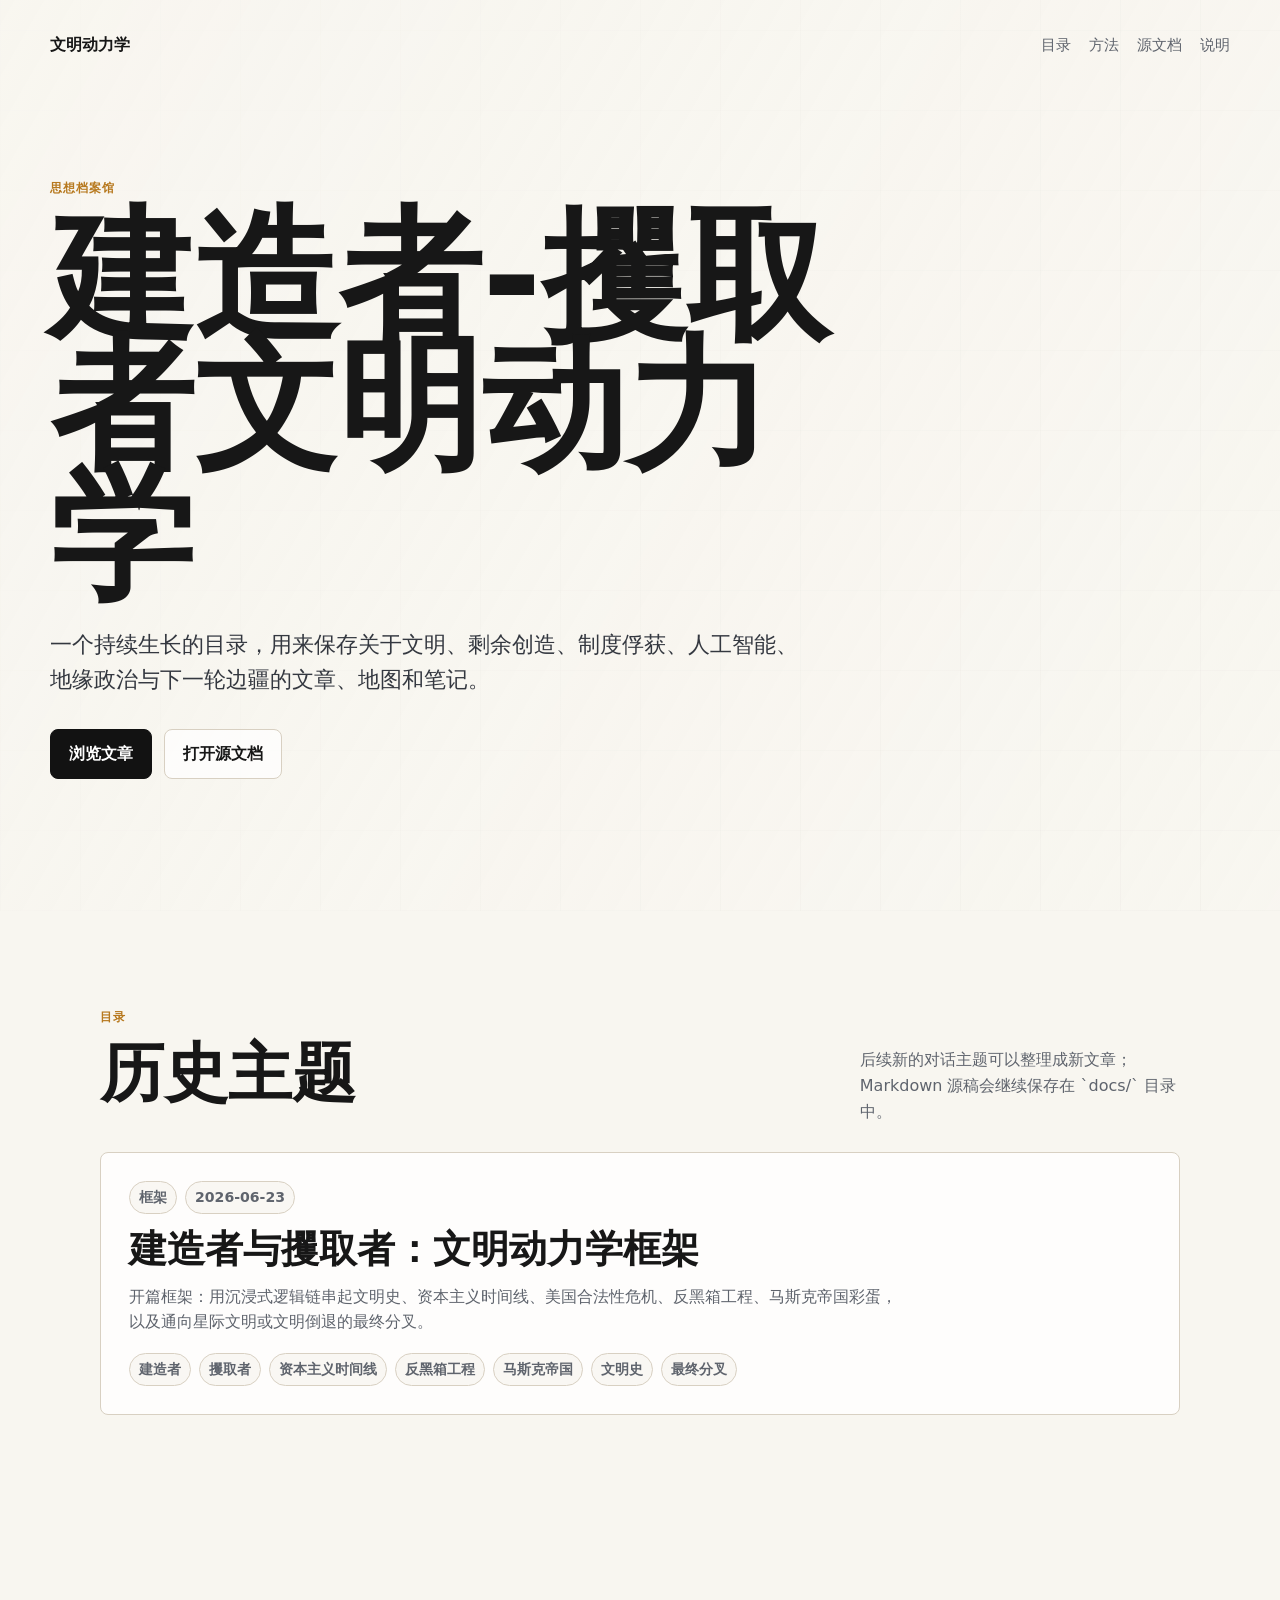
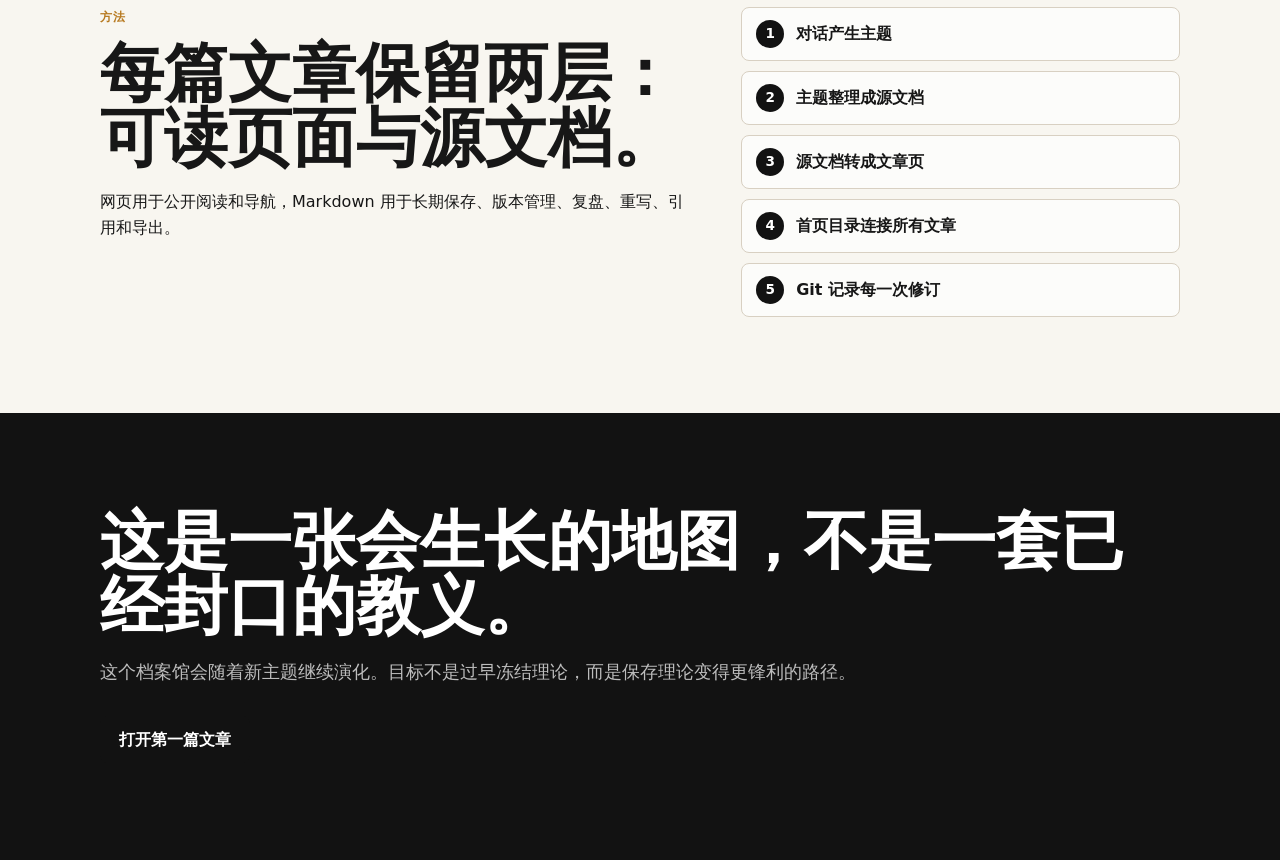
==== index.html @ 8956f4f9 "Add Musk empire easter egg" ====
<!doctype html>
<html lang="zh-CN">
  <head>
    <meta charset="utf-8">
    <meta name="viewport" content="width=device-width, initial-scale=1">
    <title>文明动力学档案馆</title>
    <meta name="description" content="一个持续演化的思想档案馆，记录建造者-攫取者文明动力学、制度俘获、人工智能与未来秩序。">
    <link rel="stylesheet" href="styles.css">
  </head>
  <body>
    <header class="archive-hero">
      <nav class="topbar" aria-label="主导航">
        <a class="brand" href="#">文明动力学</a>
        <div class="navlinks">
          <a href="#archive">目录</a>
          <a href="#method">方法</a>
          <a href="docs/framework.md">源文档</a>
          <a href="README.md">说明</a>
        </div>
      </nav>

      <section class="archive-intro" aria-labelledby="archive-title">
        <p class="eyebrow">思想档案馆</p>
        <h1 id="archive-title">建造者-攫取者文明动力学</h1>
        <p class="lede">
          一个持续生长的目录，用来保存关于文明、剩余创造、制度俘获、人工智能、地缘政治与下一轮边疆的文章、地图和笔记。
        </p>
        <div class="actions">
          <a class="button primary" href="#archive">浏览文章</a>
          <a class="button" href="docs/framework.md">打开源文档</a>
        </div>
      </section>
    </header>

    <main>
      <section class="archive-band" id="archive">
        <div class="section-inner">
          <div class="section-heading-row">
            <div>
              <p class="section-kicker">目录</p>
              <h2>历史主题</h2>
            </div>
            <p class="archive-note">
              后续新的对话主题可以整理成新文章；Markdown 源稿会继续保存在 `docs/` 目录中。
            </p>
          </div>

          <div class="article-list">
            <article class="article-card">
              <div class="article-meta">
                <span>框架</span>
                <time datetime="2026-06-23">2026-06-23</time>
              </div>
              <h3>
                <a href="articles/builder-taker-civilizational-dynamics.html">
                  建造者与攫取者：文明动力学框架
                </a>
              </h3>
              <p>
                开篇框架：用沉浸式逻辑链串起文明史、资本主义时间线、美国合法性危机、反黑箱工程、马斯克帝国彩蛋，以及通向星际文明或文明倒退的最终分叉。
              </p>
              <div class="tag-row" aria-label="标签">
                <span>建造者</span>
                <span>攫取者</span>
                <span>资本主义时间线</span>
                <span>反黑箱工程</span>
                <span>马斯克帝国</span>
                <span>文明史</span>
                <span>最终分叉</span>
              </div>
            </article>
          </div>
        </div>
      </section>

      <section class="split" id="method">
        <div class="section-inner two-column">
          <div>
            <p class="section-kicker">方法</p>
            <h2>每篇文章保留两层：可读页面与源文档。</h2>
            <p>
              网页用于公开阅读和导航，Markdown 用于长期保存、版本管理、复盘、重写、引用和导出。
            </p>
          </div>
          <ol class="cycle-list">
            <li>对话产生主题</li>
            <li>主题整理成源文档</li>
            <li>源文档转成文章页</li>
            <li>首页目录连接所有文章</li>
            <li>Git 记录每一次修订</li>
          </ol>
        </div>
      </section>

      <section class="closing">
        <div class="section-inner">
          <h2>这是一张会生长的地图，不是一套已经封口的教义。</h2>
          <p>
            这个档案馆会随着新主题继续演化。目标不是过早冻结理论，而是保存理论变得更锋利的路径。
          </p>
          <a class="button primary" href="articles/builder-taker-civilizational-dynamics.html">打开第一篇文章</a>
        </div>
      </section>
    </main>
  </body>
</html>
---- styles.css ----
:root {
  color-scheme: light;
  --ink: #171717;
  --muted: #5f646d;
  --paper: #f8f6f0;
  --panel: #ffffff;
  --line: #d8d0c2;
  --builder: #0f766e;
  --frontier: #2563eb;
  --taker: #9f1239;
  --rent: #7c3aed;
  --gold: #b7791f;
}

* {
  box-sizing: border-box;
}

html {
  scroll-behavior: smooth;
}

body {
  margin: 0;
  background: var(--paper);
  color: var(--ink);
  font-family: Inter, ui-sans-serif, system-ui, -apple-system, BlinkMacSystemFont, "Segoe UI", sans-serif;
  line-height: 1.6;
}

a {
  color: inherit;
}

.hero,
.archive-hero {
  min-height: 92vh;
  padding: 24px;
  background:
    linear-gradient(120deg, rgba(248, 246, 240, 0.96), rgba(248, 246, 240, 0.72)),
    repeating-linear-gradient(90deg, rgba(23, 23, 23, 0.08) 0 1px, transparent 1px 80px),
    repeating-linear-gradient(0deg, rgba(23, 23, 23, 0.06) 0 1px, transparent 1px 80px);
}

.archive-hero {
  min-height: 72vh;
}

.topbar {
  max-width: 1180px;
  margin: 0 auto;
  display: flex;
  align-items: center;
  justify-content: space-between;
  gap: 24px;
  padding: 8px 0 48px;
}

.brand {
  font-weight: 800;
  text-decoration: none;
}

.navlinks {
  display: flex;
  flex-wrap: wrap;
  gap: 18px;
  color: var(--muted);
  font-size: 0.95rem;
}

.navlinks a {
  text-decoration: none;
}

.navlinks a:hover {
  color: var(--ink);
}

.hero-grid {
  max-width: 1180px;
  margin: 0 auto;
  display: grid;
  grid-template-columns: minmax(0, 1.05fr) minmax(320px, 0.95fr);
  align-items: center;
  gap: 56px;
}

.archive-intro {
  max-width: 1180px;
  margin: 0 auto;
  padding: 8vh 0 12vh;
}

.hero-copy {
  padding-bottom: 8vh;
}

.eyebrow,
.section-kicker {
  margin: 0 0 14px;
  color: var(--gold);
  font-size: 0.78rem;
  font-weight: 800;
  letter-spacing: 0.08em;
  text-transform: uppercase;
}

h1,
h2,
h3,
p {
  overflow-wrap: anywhere;
}

h1 {
  max-width: 850px;
  margin: 0;
  font-size: clamp(3.4rem, 12vw, 9rem);
  line-height: 0.9;
  letter-spacing: 0;
}

h2 {
  margin: 0 0 18px;
  font-size: clamp(2rem, 5vw, 4rem);
  line-height: 1.02;
  letter-spacing: 0;
}

h3 {
  margin: 0 0 12px;
  font-size: 1.25rem;
  line-height: 1.2;
}

.lede {
  max-width: 760px;
  margin: 28px 0 0;
  color: #343840;
  font-size: clamp(1.08rem, 2vw, 1.35rem);
}

.actions {
  display: flex;
  flex-wrap: wrap;
  gap: 12px;
  margin-top: 32px;
}

.button {
  display: inline-flex;
  align-items: center;
  justify-content: center;
  min-height: 44px;
  padding: 11px 18px;
  border: 1px solid var(--line);
  border-radius: 8px;
  background: rgba(255, 255, 255, 0.72);
  color: var(--ink);
  text-decoration: none;
  font-weight: 750;
}

.button.primary {
  border-color: #121212;
  background: #121212;
  color: #fff;
}

.signal-panel {
  min-height: 520px;
  display: grid;
  place-items: center;
}

.orbital-map {
  position: relative;
  width: min(100%, 520px);
  aspect-ratio: 1;
  border: 1px solid var(--line);
  border-radius: 8px;
  background:
    linear-gradient(145deg, rgba(255, 255, 255, 0.9), rgba(236, 231, 220, 0.62)),
    radial-gradient(circle at 50% 50%, rgba(37, 99, 235, 0.12), transparent 40%);
  overflow: hidden;
  box-shadow: 0 24px 80px rgba(23, 23, 23, 0.12);
}

.ring,
.axis {
  position: absolute;
  inset: 16%;
  border: 1px solid rgba(23, 23, 23, 0.16);
  border-radius: 50%;
}

.ring-two {
  inset: 29%;
}

.axis {
  inset: 50% 8% auto;
  height: 1px;
  border: 0;
  background: rgba(23, 23, 23, 0.2);
  transform: rotate(-28deg);
}

.node {
  position: absolute;
  display: grid;
  place-items: center;
  width: 96px;
  height: 96px;
  border: 1px solid rgba(23, 23, 23, 0.16);
  border-radius: 50%;
  background: rgba(255, 255, 255, 0.86);
  font-weight: 850;
  box-shadow: 0 12px 36px rgba(23, 23, 23, 0.12);
}

.node.builder {
  left: 9%;
  top: 18%;
  color: var(--builder);
}

.node.surplus {
  left: 39%;
  top: 38%;
  color: var(--gold);
}

.node.frontier {
  right: 8%;
  top: 15%;
  color: var(--frontier);
}

.node.taker {
  right: 11%;
  bottom: 16%;
  color: var(--taker);
}

.node.rent {
  left: 12%;
  bottom: 13%;
  color: var(--rent);
}

.band,
.split,
.logic-band,
.timeline-band,
.anti-blackbox,
.musk-egg,
.fork-band,
.formula-band,
.archive-band,
.closing {
  padding: 96px 24px;
}

.band {
  background: #fff;
}

.band.muted {
  background: #ece7dc;
}

.logic-band {
  background: #151515;
  color: #fff;
}

.logic-band .section-inner > p,
.logic-step p {
  color: rgba(255, 255, 255, 0.72);
}

.logic-stack {
  display: grid;
  gap: 14px;
  margin-top: 42px;
}

.logic-step {
  position: relative;
  display: grid;
  grid-template-columns: 76px minmax(0, 0.5fr) minmax(0, 1fr) minmax(220px, 0.58fr);
  gap: 22px;
  align-items: start;
  padding: 24px;
  border: 1px solid rgba(255, 255, 255, 0.16);
  border-radius: 8px;
  background: rgba(255, 255, 255, 0.055);
}

.logic-step::after {
  content: "";
  position: absolute;
  left: 60px;
  bottom: -15px;
  width: 1px;
  height: 15px;
  background: rgba(255, 255, 255, 0.22);
}

.logic-step:last-child::after {
  display: none;
}

.step-index {
  display: grid;
  place-items: center;
  width: 48px;
  height: 48px;
  border: 1px solid rgba(255, 255, 255, 0.22);
  border-radius: 50%;
  color: #f2c36b;
  font-weight: 900;
}

.logic-step h3,
.logic-step p {
  margin: 0;
}

.step-conclusion {
  padding-left: 18px;
  border-left: 3px solid #f2c36b;
  font-weight: 750;
}

.timeline-band {
  background: #fff;
}

.timeline {
  position: relative;
  display: grid;
  gap: 18px;
  margin-top: 42px;
}

.timeline::before {
  content: "";
  position: absolute;
  top: 10px;
  bottom: 10px;
  left: 18px;
  width: 2px;
  background: var(--line);
}

.timeline-item {
  position: relative;
  display: grid;
  grid-template-columns: 52px minmax(0, 1fr);
  gap: 18px;
}

.timeline-marker {
  position: relative;
  z-index: 1;
  width: 38px;
  height: 38px;
  border: 2px solid #121212;
  border-radius: 50%;
  background: var(--paper);
  box-shadow: inset 0 0 0 8px #fff;
}

.timeline-content {
  padding: 22px;
  border: 1px solid var(--line);
  border-radius: 8px;
  background: rgba(248, 246, 240, 0.58);
}

.timeline-date {
  margin: 0 0 8px;
  color: var(--gold);
  font-size: 0.82rem;
  font-weight: 850;
}

.timeline-content p:last-child {
  margin-bottom: 0;
  color: var(--muted);
}

.anti-blackbox {
  background:
    linear-gradient(180deg, rgba(255, 255, 255, 0.94), rgba(236, 231, 220, 0.9)),
    repeating-linear-gradient(90deg, rgba(23, 23, 23, 0.07) 0 1px, transparent 1px 56px);
}

.blackbox-flow {
  display: grid;
  grid-template-columns: repeat(6, minmax(0, 1fr));
  gap: 10px;
  margin: 36px 0;
}

.blackbox-flow span {
  position: relative;
  min-height: 64px;
  display: grid;
  place-items: center;
  padding: 12px;
  border: 1px solid var(--line);
  border-radius: 8px;
  background: rgba(255, 255, 255, 0.78);
  font-weight: 850;
  text-align: center;
}

.blackbox-flow span:not(:last-child)::after {
  content: "→";
  position: absolute;
  right: -12px;
  top: 50%;
  color: var(--muted);
  transform: translateY(-50%);
  z-index: 2;
}

.fork-band {
  background: #f3efe6;
}

.musk-egg {
  background:
    linear-gradient(135deg, rgba(18, 18, 18, 0.96), rgba(38, 48, 60, 0.94)),
    repeating-linear-gradient(90deg, rgba(255, 255, 255, 0.08) 0 1px, transparent 1px 72px);
  color: #fff;
}

.musk-egg .section-inner > p {
  color: rgba(255, 255, 255, 0.72);
}

.empire-stack {
  display: grid;
  grid-template-columns: repeat(4, minmax(0, 1fr));
  gap: 12px;
  margin: 38px 0 28px;
}

.empire-stack article {
  min-height: 220px;
  display: flex;
  flex-direction: column;
  gap: 12px;
  padding: 22px;
  border: 1px solid rgba(255, 255, 255, 0.16);
  border-radius: 8px;
  background: rgba(255, 255, 255, 0.075);
}

.empire-stack span {
  width: fit-content;
  padding: 4px 8px;
  border: 1px solid rgba(255, 255, 255, 0.2);
  border-radius: 999px;
  color: #f2c36b;
  font-size: 0.78rem;
  font-weight: 900;
}

.empire-stack h3,
.empire-stack p {
  margin: 0;
}

.empire-stack p {
  color: rgba(255, 255, 255, 0.7);
}

.egg-warning {
  max-width: none !important;
  padding: 18px 20px;
  border-left: 4px solid #f2c36b;
  background: rgba(255, 255, 255, 0.08);
  color: #fff !important;
  font-weight: 760;
}

.branch-grid {
  display: grid;
  grid-template-columns: repeat(2, minmax(0, 1fr));
  gap: 16px;
  margin-top: 38px;
}

.branch {
  min-height: 330px;
  display: flex;
  flex-direction: column;
  gap: 14px;
  padding: 28px;
  border: 1px solid var(--line);
  border-radius: 8px;
  background: #fff;
}

.branch h3,
.branch p {
  margin: 0;
}

.branch p {
  color: var(--muted);
}

.branch-label {
  color: var(--ink) !important;
  font-size: 0.82rem;
  font-weight: 900;
  letter-spacing: 0.08em;
}

.branch code {
  margin-top: auto;
  display: block;
  padding: 16px;
  border-radius: 8px;
  white-space: normal;
  color: #fff;
  line-height: 1.6;
}

.branch-builder {
  border-top: 6px solid var(--builder);
}

.branch-builder code {
  background: var(--builder);
}

.branch-taker {
  border-top: 6px solid var(--taker);
}

.branch-taker code {
  background: var(--taker);
}

.formula-band {
  background: #121212;
  color: #fff;
}

.formula-band .section-inner > p {
  color: rgba(255, 255, 255, 0.72);
}

.formula-band .button.primary {
  border-color: #fff;
  background: #fff;
  color: #121212;
}

.formula {
  max-width: none !important;
  margin: 30px 0 !important;
  padding: 24px;
  border: 1px solid rgba(255, 255, 255, 0.16);
  border-radius: 8px;
  background: rgba(255, 255, 255, 0.08);
  color: #fff !important;
  font-size: clamp(1.05rem, 2.2vw, 1.45rem) !important;
  font-weight: 850;
}

.section-inner {
  max-width: 1080px;
  margin: 0 auto;
}

.section-heading-row {
  display: grid;
  grid-template-columns: minmax(0, 1fr) minmax(280px, 0.44fr);
  gap: 32px;
  align-items: end;
  margin-bottom: 28px;
}

.archive-note {
  margin: 0;
  color: var(--muted);
}

.article-list {
  display: grid;
  gap: 16px;
}

.article-card {
  padding: 28px;
  border: 1px solid var(--line);
  border-radius: 8px;
  background: rgba(255, 255, 255, 0.82);
}

.article-card h3 {
  max-width: 820px;
  margin-top: 12px;
  font-size: clamp(1.6rem, 3vw, 2.6rem);
}

.article-card h3 a {
  text-decoration: none;
}

.article-card h3 a:hover {
  text-decoration: underline;
  text-decoration-thickness: 2px;
  text-underline-offset: 4px;
}

.article-card p {
  max-width: 780px;
  margin: 0;
  color: var(--muted);
}

.article-meta,
.tag-row {
  display: flex;
  flex-wrap: wrap;
  gap: 8px;
  color: var(--muted);
  font-size: 0.88rem;
  font-weight: 750;
}

.article-meta span,
.article-meta time,
.tag-row span {
  min-height: 30px;
  display: inline-flex;
  align-items: center;
  padding: 4px 9px;
  border: 1px solid var(--line);
  border-radius: 999px;
  background: rgba(248, 246, 240, 0.72);
}

.tag-row {
  margin-top: 18px;
}

.section-inner > p {
  max-width: 820px;
  margin: 0;
  color: var(--muted);
  font-size: 1.15rem;
}

.two-column {
  display: grid;
  grid-template-columns: minmax(0, 1fr) minmax(300px, 0.75fr);
  gap: 56px;
  align-items: start;
}

.cycle-list {
  margin: 0;
  padding: 0;
  list-style: none;
  display: grid;
  gap: 10px;
  counter-reset: steps;
}

.cycle-list li {
  counter-increment: steps;
  min-height: 48px;
  display: flex;
  align-items: center;
  gap: 12px;
  padding: 12px 14px;
  border: 1px solid var(--line);
  border-radius: 8px;
  background: rgba(255, 255, 255, 0.68);
  font-weight: 720;
}

.cycle-list li::before {
  content: counter(steps);
  flex: 0 0 28px;
  width: 28px;
  height: 28px;
  display: grid;
  place-items: center;
  border-radius: 50%;
  background: #121212;
  color: #fff;
  font-size: 0.85rem;
}

.cards {
  max-width: 1180px;
  margin: 0 auto;
  padding: 28px 24px 96px;
  display: grid;
  grid-template-columns: repeat(3, minmax(0, 1fr));
  gap: 16px;
}

.cards article {
  min-height: 180px;
  padding: 24px;
  border: 1px solid var(--line);
  border-radius: 8px;
  background: rgba(255, 255, 255, 0.8);
}

.cards p {
  margin: 0;
  color: var(--muted);
}

.frontier-grid {
  display: grid;
  grid-template-columns: repeat(2, minmax(0, 1fr));
  gap: 10px;
}

.frontier-grid span {
  min-height: 48px;
  display: grid;
  place-items: center;
  padding: 10px;
  border: 1px solid var(--line);
  border-radius: 8px;
  background: rgba(255, 255, 255, 0.7);
  font-weight: 800;
  text-align: center;
}

.closing {
  background: #121212;
  color: #fff;
}

.closing p {
  color: rgba(255, 255, 255, 0.72);
  margin-bottom: 28px;
}

@media (max-width: 820px) {
  .hero,
  .archive-hero {
    min-height: auto;
  }

  .topbar {
    align-items: flex-start;
    flex-direction: column;
    padding-bottom: 32px;
  }

  .hero-grid,
  .two-column,
  .cards {
    grid-template-columns: 1fr;
  }

  .hero-copy {
    padding-bottom: 0;
  }

  .signal-panel {
    min-height: auto;
  }

  .orbital-map {
    width: min(100%, 420px);
  }

  .node {
    width: 78px;
    height: 78px;
    font-size: 0.86rem;
  }

  .band,
  .split,
  .logic-band,
  .timeline-band,
  .anti-blackbox,
  .musk-egg,
  .fork-band,
  .formula-band,
  .archive-band,
  .closing {
    padding: 72px 20px;
  }

  .logic-step {
    grid-template-columns: 1fr;
  }

  .logic-step::after {
    left: 44px;
  }

  .blackbox-flow,
  .empire-stack,
  .branch-grid {
    grid-template-columns: 1fr;
  }

  .blackbox-flow span:not(:last-child)::after {
    content: "↓";
    right: auto;
    top: auto;
    bottom: -20px;
    left: 50%;
    transform: translateX(-50%);
  }

  .archive-intro {
    padding: 40px 0 64px;
  }

  .section-heading-row {
    grid-template-columns: 1fr;
    align-items: start;
  }

  .cards {
    padding: 24px 20px 72px;
  }
}

@media (max-width: 520px) {
  .navlinks {
    gap: 12px;
    font-size: 0.9rem;
  }

  .frontier-grid {
    grid-template-columns: 1fr;
  }

  .actions {
    flex-direction: column;
  }

  .button {
    width: 100%;
  }
}
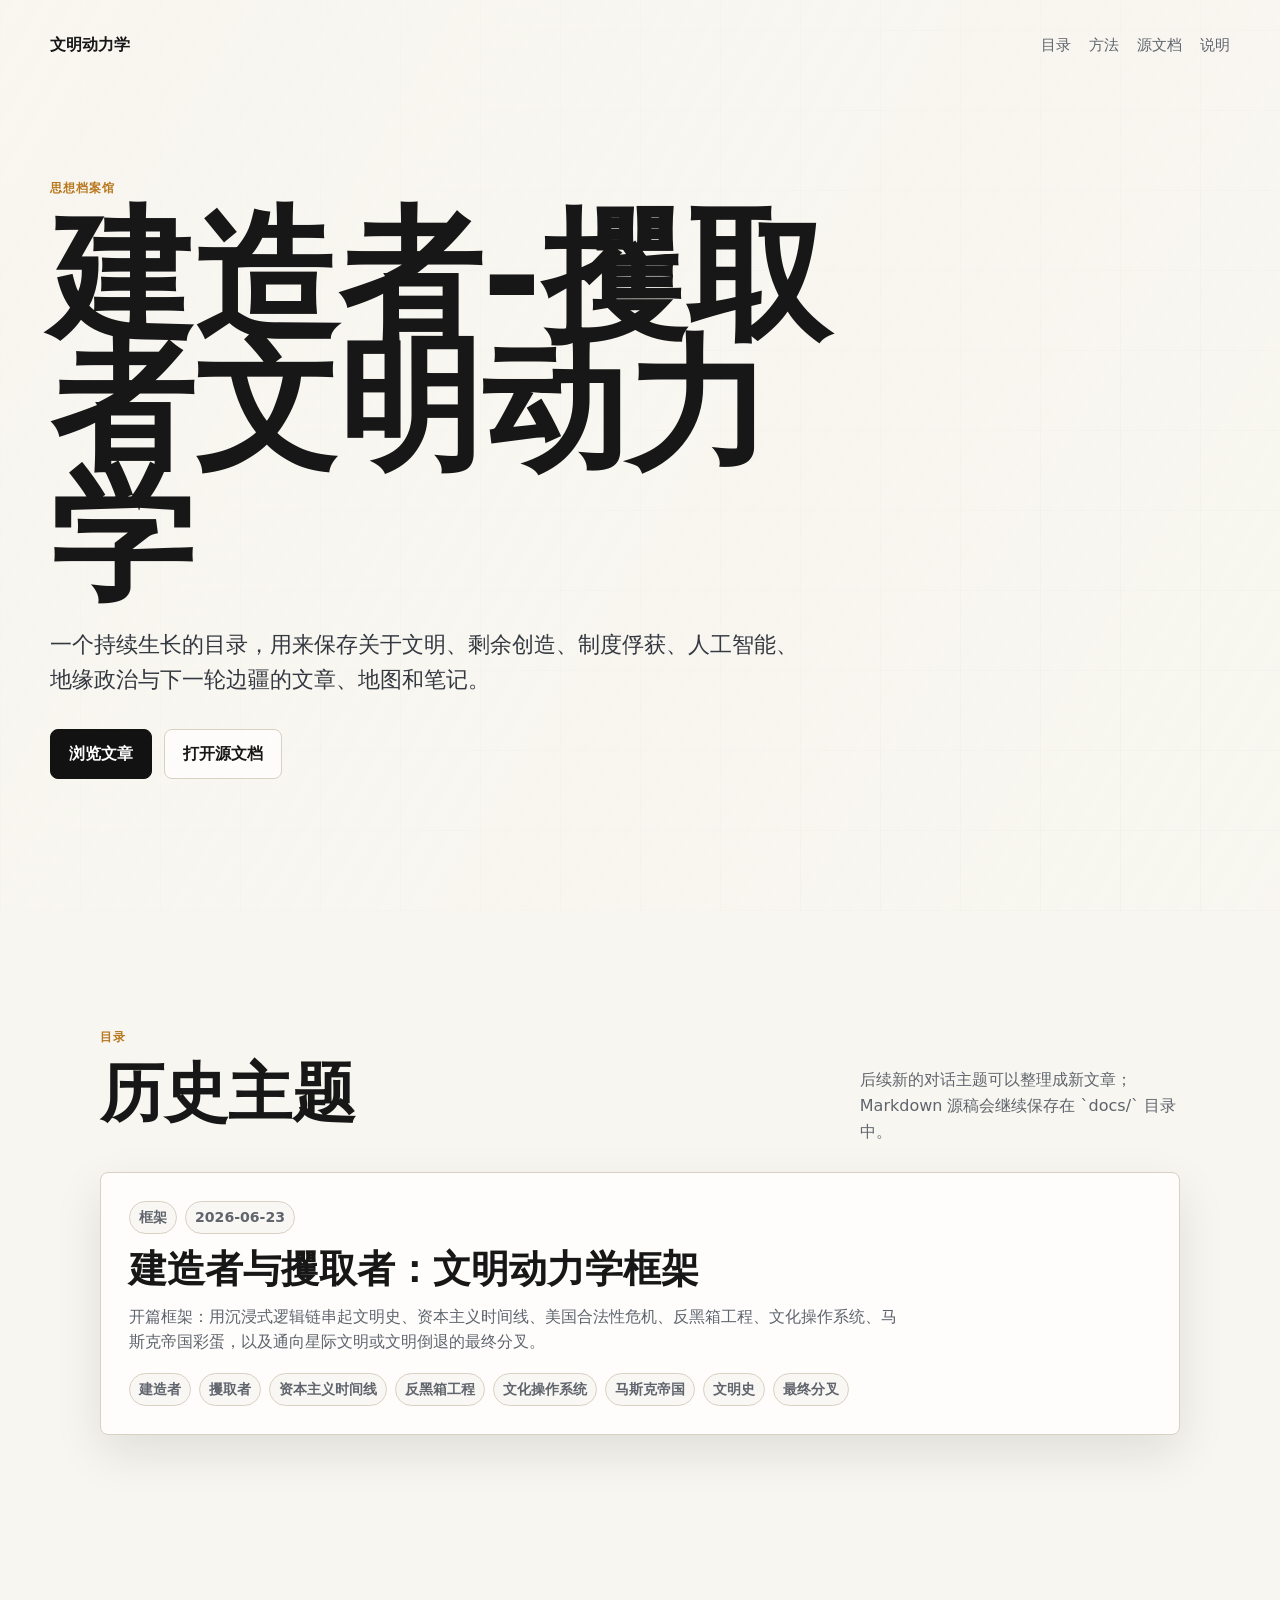
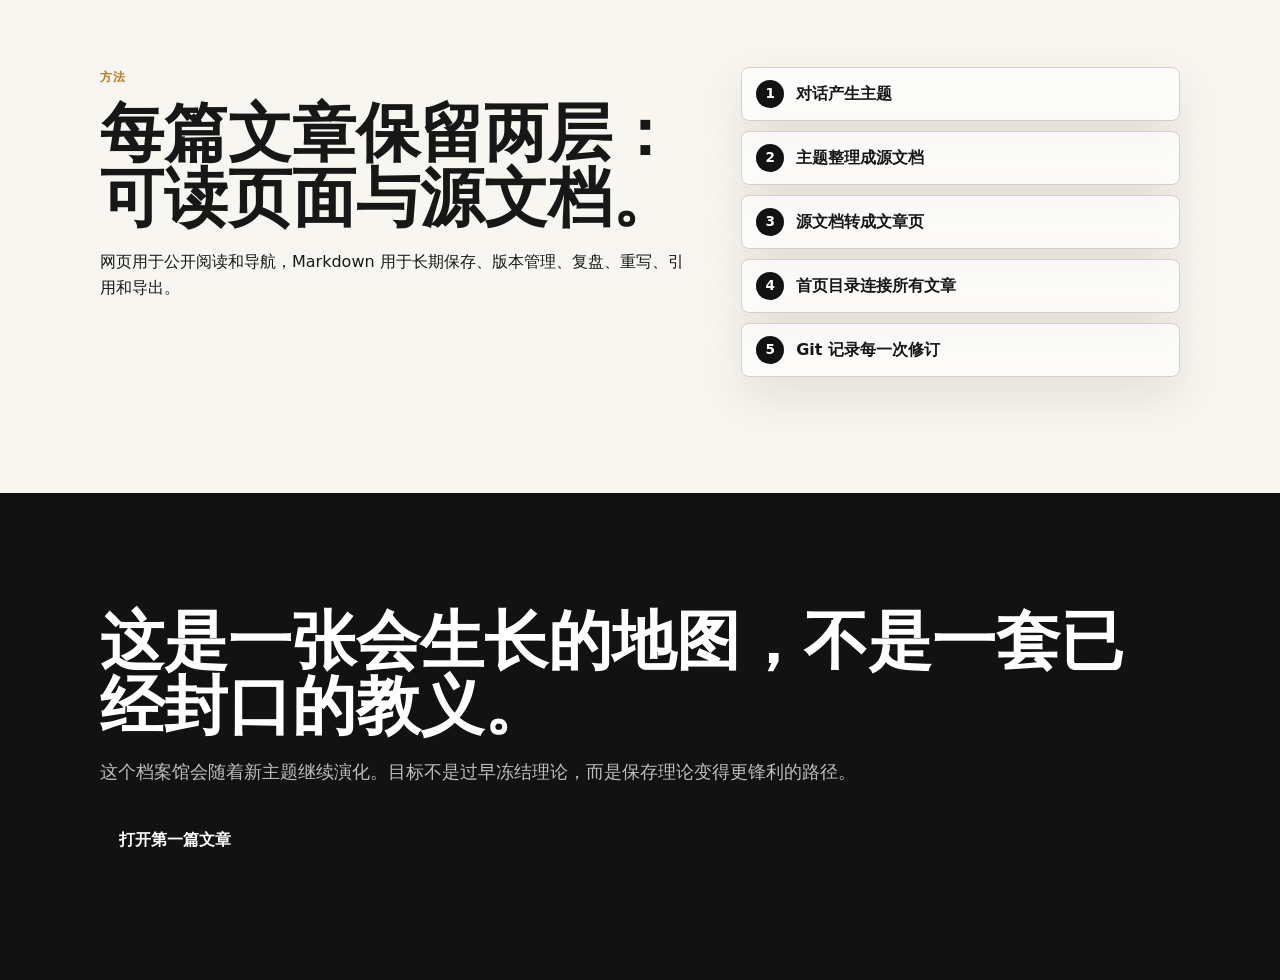
==== commit d42453d4: "Add builder culture operating system" ====
--- a/index.html
+++ b/index.html
@@ -57,13 +57,14 @@
                 </a>
               </h3>
               <p>
-                开篇框架：用沉浸式逻辑链串起文明史、资本主义时间线、美国合法性危机、反黑箱工程、马斯克帝国彩蛋，以及通向星际文明或文明倒退的最终分叉。
+                开篇框架：用沉浸式逻辑链串起文明史、资本主义时间线、美国合法性危机、反黑箱工程、文化操作系统、马斯克帝国彩蛋，以及通向星际文明或文明倒退的最终分叉。
               </p>
               <div class="tag-row" aria-label="标签">
                 <span>建造者</span>
                 <span>攫取者</span>
                 <span>资本主义时间线</span>
                 <span>反黑箱工程</span>
+                <span>文化操作系统</span>
                 <span>马斯克帝国</span>
                 <span>文明史</span>
                 <span>最终分叉</span>
--- a/styles.css
+++ b/styles.css
@@ -10,6 +10,9 @@
   --taker: #9f1239;
   --rent: #7c3aed;
   --gold: #b7791f;
+  --shadow-soft: 0 18px 48px rgba(23, 23, 23, 0.1);
+  --shadow-lift: 0 28px 70px rgba(23, 23, 23, 0.18);
+  --shadow-dark-lift: 0 28px 80px rgba(0, 0, 0, 0.32);
 }
 
 * {
@@ -255,12 +258,13 @@
 .logic-band,
 .timeline-band,
 .anti-blackbox,
+.culture-band,
 .musk-egg,
 .fork-band,
 .formula-band,
 .archive-band,
 .closing {
-  padding: 96px 24px;
+  padding: 116px 24px;
 }
 
 .band {
@@ -282,35 +286,83 @@
 }
 
 .logic-stack {
-  display: grid;
-  gap: 14px;
-  margin-top: 42px;
+  position: relative;
+  display: grid;
+  gap: 24px;
+  margin-top: 52px;
+  padding-left: 18px;
+}
+
+.logic-stack::before {
+  content: "";
+  position: absolute;
+  left: 42px;
+  top: 18px;
+  bottom: 18px;
+  width: 2px;
+  border-radius: 999px;
+  background:
+    linear-gradient(180deg, transparent, rgba(242, 195, 107, 0.28), transparent),
+    rgba(255, 255, 255, 0.12);
+}
+
+.logic-stack::after {
+  content: "";
+  position: absolute;
+  left: 38px;
+  top: 18px;
+  width: 10px;
+  height: 72px;
+  border-radius: 999px;
+  background: linear-gradient(180deg, transparent, rgba(242, 195, 107, 0.95), transparent);
+  filter: blur(0.2px);
+  animation: logic-flow 5.5s linear infinite;
 }
 
 .logic-step {
   position: relative;
+  z-index: 1;
   display: grid;
   grid-template-columns: 76px minmax(0, 0.5fr) minmax(0, 1fr) minmax(220px, 0.58fr);
   gap: 22px;
   align-items: start;
-  padding: 24px;
+  padding: 28px;
   border: 1px solid rgba(255, 255, 255, 0.16);
   border-radius: 8px;
-  background: rgba(255, 255, 255, 0.055);
+  background:
+    linear-gradient(135deg, rgba(255, 255, 255, 0.105), rgba(255, 255, 255, 0.045)),
+    rgba(255, 255, 255, 0.055);
+  box-shadow: var(--shadow-dark-lift);
+  transform: translateY(0);
+  transition: transform 180ms ease, border-color 180ms ease, background 180ms ease, box-shadow 180ms ease;
 }
 
 .logic-step::after {
-  content: "";
+  content: "→";
   position: absolute;
-  left: 60px;
-  bottom: -15px;
-  width: 1px;
-  height: 15px;
-  background: rgba(255, 255, 255, 0.22);
+  left: 54px;
+  top: calc(100% + 1px);
+  width: 26px;
+  height: 24px;
+  display: grid;
+  place-items: center;
+  color: rgba(242, 195, 107, 0.78);
+  font-size: 1rem;
+  transform: rotate(90deg);
+  animation: arrow-pulse 2.4s ease-in-out infinite;
 }
 
 .logic-step:last-child::after {
   display: none;
+}
+
+.logic-step:hover {
+  border-color: rgba(242, 195, 107, 0.4);
+  background:
+    linear-gradient(135deg, rgba(255, 255, 255, 0.14), rgba(255, 255, 255, 0.055)),
+    rgba(255, 255, 255, 0.075);
+  box-shadow: 0 34px 92px rgba(0, 0, 0, 0.42);
+  transform: translateY(-4px);
 }
 
 .step-index {
@@ -320,8 +372,10 @@
   height: 48px;
   border: 1px solid rgba(255, 255, 255, 0.22);
   border-radius: 50%;
+  background: rgba(242, 195, 107, 0.1);
   color: #f2c36b;
   font-weight: 900;
+  box-shadow: 0 0 0 8px rgba(242, 195, 107, 0.035);
 }
 
 .logic-step h3,
@@ -342,8 +396,8 @@
 .timeline {
   position: relative;
   display: grid;
-  gap: 18px;
-  margin-top: 42px;
+  gap: 26px;
+  margin-top: 52px;
 }
 
 .timeline::before {
@@ -353,7 +407,9 @@
   bottom: 10px;
   left: 18px;
   width: 2px;
-  background: var(--line);
+  background:
+    linear-gradient(180deg, rgba(183, 121, 31, 0.12), rgba(183, 121, 31, 0.56), rgba(183, 121, 31, 0.12)),
+    var(--line);
 }
 
 .timeline-item {
@@ -374,11 +430,29 @@
   box-shadow: inset 0 0 0 8px #fff;
 }
 
+.timeline-marker::after {
+  content: "";
+  position: absolute;
+  inset: -7px;
+  border: 1px solid rgba(183, 121, 31, 0.3);
+  border-radius: 50%;
+  animation: marker-breathe 3.8s ease-in-out infinite;
+}
+
 .timeline-content {
-  padding: 22px;
+  padding: 24px;
   border: 1px solid var(--line);
   border-radius: 8px;
   background: rgba(248, 246, 240, 0.58);
+  box-shadow: var(--shadow-soft);
+  transition: transform 180ms ease, box-shadow 180ms ease, border-color 180ms ease, background 180ms ease;
+}
+
+.timeline-item:hover .timeline-content {
+  border-color: rgba(183, 121, 31, 0.42);
+  background: rgba(255, 255, 255, 0.82);
+  box-shadow: var(--shadow-lift);
+  transform: translateY(-3px);
 }
 
 .timeline-date {
@@ -399,11 +473,77 @@
     repeating-linear-gradient(90deg, rgba(23, 23, 23, 0.07) 0 1px, transparent 1px 56px);
 }
 
+.culture-band {
+  background:
+    linear-gradient(180deg, rgba(248, 246, 240, 0.94), rgba(255, 255, 255, 0.96)),
+    repeating-linear-gradient(0deg, rgba(23, 23, 23, 0.055) 0 1px, transparent 1px 64px);
+}
+
+.culture-grid {
+  display: grid;
+  grid-template-columns: repeat(2, minmax(0, 1fr));
+  gap: 16px;
+  margin: 44px 0 28px;
+}
+
+.culture-grid article {
+  min-height: 280px;
+  display: flex;
+  flex-direction: column;
+  gap: 14px;
+  padding: 28px;
+  border: 1px solid var(--line);
+  border-radius: 8px;
+  background: rgba(255, 255, 255, 0.82);
+  box-shadow: var(--shadow-soft);
+  transition: transform 180ms ease, box-shadow 180ms ease, border-color 180ms ease;
+}
+
+.culture-grid article:first-child {
+  border-top: 6px solid var(--builder);
+}
+
+.culture-grid article:last-child {
+  border-top: 6px solid var(--rent);
+}
+
+.culture-grid article:hover {
+  border-color: rgba(183, 121, 31, 0.38);
+  box-shadow: var(--shadow-lift);
+  transform: translateY(-4px);
+}
+
+.culture-grid h3,
+.culture-grid p {
+  margin: 0;
+}
+
+.culture-label {
+  color: var(--gold);
+  font-size: 0.82rem;
+  font-weight: 900;
+  letter-spacing: 0.08em;
+}
+
+.culture-grid p:not(.culture-label) {
+  color: var(--muted);
+}
+
+.culture-note {
+  max-width: none !important;
+  padding: 20px 22px;
+  border-left: 4px solid var(--gold);
+  background: rgba(255, 255, 255, 0.76);
+  color: #333841 !important;
+  box-shadow: var(--shadow-soft);
+  font-weight: 720;
+}
+
 .blackbox-flow {
   display: grid;
   grid-template-columns: repeat(6, minmax(0, 1fr));
-  gap: 10px;
-  margin: 36px 0;
+  gap: 14px;
+  margin: 44px 0;
 }
 
 .blackbox-flow span {
@@ -417,16 +557,25 @@
   background: rgba(255, 255, 255, 0.78);
   font-weight: 850;
   text-align: center;
+  box-shadow: var(--shadow-soft);
+  transition: transform 180ms ease, box-shadow 180ms ease, border-color 180ms ease;
+}
+
+.blackbox-flow span:hover {
+  border-color: rgba(183, 121, 31, 0.42);
+  box-shadow: var(--shadow-lift);
+  transform: translateY(-4px);
 }
 
 .blackbox-flow span:not(:last-child)::after {
   content: "→";
   position: absolute;
-  right: -12px;
+  right: -16px;
   top: 50%;
-  color: var(--muted);
+  color: var(--gold);
   transform: translateY(-50%);
   z-index: 2;
+  animation: arrow-pulse 2.4s ease-in-out infinite;
 }
 
 .fork-band {
@@ -447,8 +596,8 @@
 .empire-stack {
   display: grid;
   grid-template-columns: repeat(4, minmax(0, 1fr));
-  gap: 12px;
-  margin: 38px 0 28px;
+  gap: 16px;
+  margin: 46px 0 34px;
 }
 
 .empire-stack article {
@@ -460,6 +609,16 @@
   border: 1px solid rgba(255, 255, 255, 0.16);
   border-radius: 8px;
   background: rgba(255, 255, 255, 0.075);
+  box-shadow: var(--shadow-dark-lift);
+  transform: translateY(0);
+  transition: transform 180ms ease, border-color 180ms ease, background 180ms ease, box-shadow 180ms ease;
+}
+
+.empire-stack article:hover {
+  border-color: rgba(242, 195, 107, 0.42);
+  background: rgba(255, 255, 255, 0.105);
+  box-shadow: 0 36px 96px rgba(0, 0, 0, 0.38);
+  transform: translateY(-5px);
 }
 
 .empire-stack span {
@@ -481,6 +640,44 @@
   color: rgba(255, 255, 255, 0.7);
 }
 
+.valuation-ladder {
+  display: grid;
+  grid-template-columns: repeat(4, minmax(0, 1fr));
+  gap: 14px;
+  margin: 0 0 34px;
+}
+
+.valuation-ladder div {
+  min-height: 132px;
+  padding: 18px;
+  border: 1px solid rgba(242, 195, 107, 0.28);
+  border-radius: 8px;
+  background: rgba(242, 195, 107, 0.09);
+  box-shadow: 0 18px 56px rgba(0, 0, 0, 0.22);
+  transition: transform 180ms ease, box-shadow 180ms ease, background 180ms ease;
+}
+
+.valuation-ladder div:hover {
+  background: rgba(242, 195, 107, 0.13);
+  box-shadow: 0 32px 90px rgba(0, 0, 0, 0.34);
+  transform: translateY(-4px);
+}
+
+.valuation-ladder span {
+  display: block;
+  margin-bottom: 10px;
+  color: #f2c36b;
+  font-size: clamp(1.25rem, 3vw, 2rem);
+  font-weight: 950;
+  line-height: 1;
+}
+
+.valuation-ladder p {
+  margin: 0;
+  color: rgba(255, 255, 255, 0.72);
+  font-size: 0.95rem;
+}
+
 .egg-warning {
   max-width: none !important;
   padding: 18px 20px;
@@ -506,6 +703,14 @@
   border: 1px solid var(--line);
   border-radius: 8px;
   background: #fff;
+  box-shadow: var(--shadow-soft);
+  transition: transform 180ms ease, box-shadow 180ms ease, border-color 180ms ease;
+}
+
+.branch:hover {
+  border-color: rgba(23, 23, 23, 0.18);
+  box-shadow: var(--shadow-lift);
+  transform: translateY(-4px);
 }
 
 .branch h3,
@@ -605,6 +810,14 @@
   border: 1px solid var(--line);
   border-radius: 8px;
   background: rgba(255, 255, 255, 0.82);
+  box-shadow: var(--shadow-soft);
+  transition: transform 180ms ease, box-shadow 180ms ease, border-color 180ms ease;
+}
+
+.article-card:hover {
+  border-color: rgba(183, 121, 31, 0.36);
+  box-shadow: var(--shadow-lift);
+  transform: translateY(-4px);
 }
 
 .article-card h3 {
@@ -689,6 +902,14 @@
   border-radius: 8px;
   background: rgba(255, 255, 255, 0.68);
   font-weight: 720;
+  box-shadow: var(--shadow-soft);
+  transition: transform 180ms ease, box-shadow 180ms ease, border-color 180ms ease;
+}
+
+.cycle-list li:hover {
+  border-color: rgba(183, 121, 31, 0.34);
+  box-shadow: var(--shadow-lift);
+  transform: translateY(-3px);
 }
 
 .cycle-list li::before {
@@ -742,6 +963,14 @@
   background: rgba(255, 255, 255, 0.7);
   font-weight: 800;
   text-align: center;
+  box-shadow: var(--shadow-soft);
+  transition: transform 180ms ease, box-shadow 180ms ease, border-color 180ms ease;
+}
+
+.frontier-grid span:hover {
+  border-color: rgba(37, 99, 235, 0.36);
+  box-shadow: var(--shadow-lift);
+  transform: translateY(-3px);
 }
 
 .closing {
@@ -752,6 +981,45 @@
 .closing p {
   color: rgba(255, 255, 255, 0.72);
   margin-bottom: 28px;
+}
+
+@keyframes logic-flow {
+  0% {
+    transform: translateY(0);
+    opacity: 0;
+  }
+  10% {
+    opacity: 1;
+  }
+  90% {
+    opacity: 1;
+  }
+  100% {
+    transform: translateY(calc(100% + 760px));
+    opacity: 0;
+  }
+}
+
+@keyframes arrow-pulse {
+  0%,
+  100% {
+    opacity: 0.45;
+  }
+  50% {
+    opacity: 1;
+  }
+}
+
+@keyframes marker-breathe {
+  0%,
+  100% {
+    opacity: 0.24;
+    transform: scale(0.92);
+  }
+  50% {
+    opacity: 0.68;
+    transform: scale(1.08);
+  }
 }
 
 @media (max-width: 820px) {
@@ -795,6 +1063,7 @@
   .logic-band,
   .timeline-band,
   .anti-blackbox,
+  .culture-band,
   .musk-egg,
   .fork-band,
   .formula-band,
@@ -805,14 +1074,26 @@
 
   .logic-step {
     grid-template-columns: 1fr;
+    padding: 24px;
+  }
+
+  .logic-stack {
+    padding-left: 0;
+  }
+
+  .logic-stack::before,
+  .logic-stack::after {
+    left: 24px;
   }
 
   .logic-step::after {
-    left: 44px;
+    left: 24px;
   }
 
   .blackbox-flow,
+  .culture-grid,
   .empire-stack,
+  .valuation-ladder,
   .branch-grid {
     grid-template-columns: 1fr;
   }
@@ -840,6 +1121,21 @@
   }
 }
 
+@media (prefers-reduced-motion: reduce) {
+  html {
+    scroll-behavior: auto;
+  }
+
+  *,
+  *::before,
+  *::after {
+    animation-duration: 0.001ms !important;
+    animation-iteration-count: 1 !important;
+    scroll-behavior: auto !important;
+    transition-duration: 0.001ms !important;
+  }
+}
+
 @media (max-width: 520px) {
   .navlinks {
     gap: 12px;
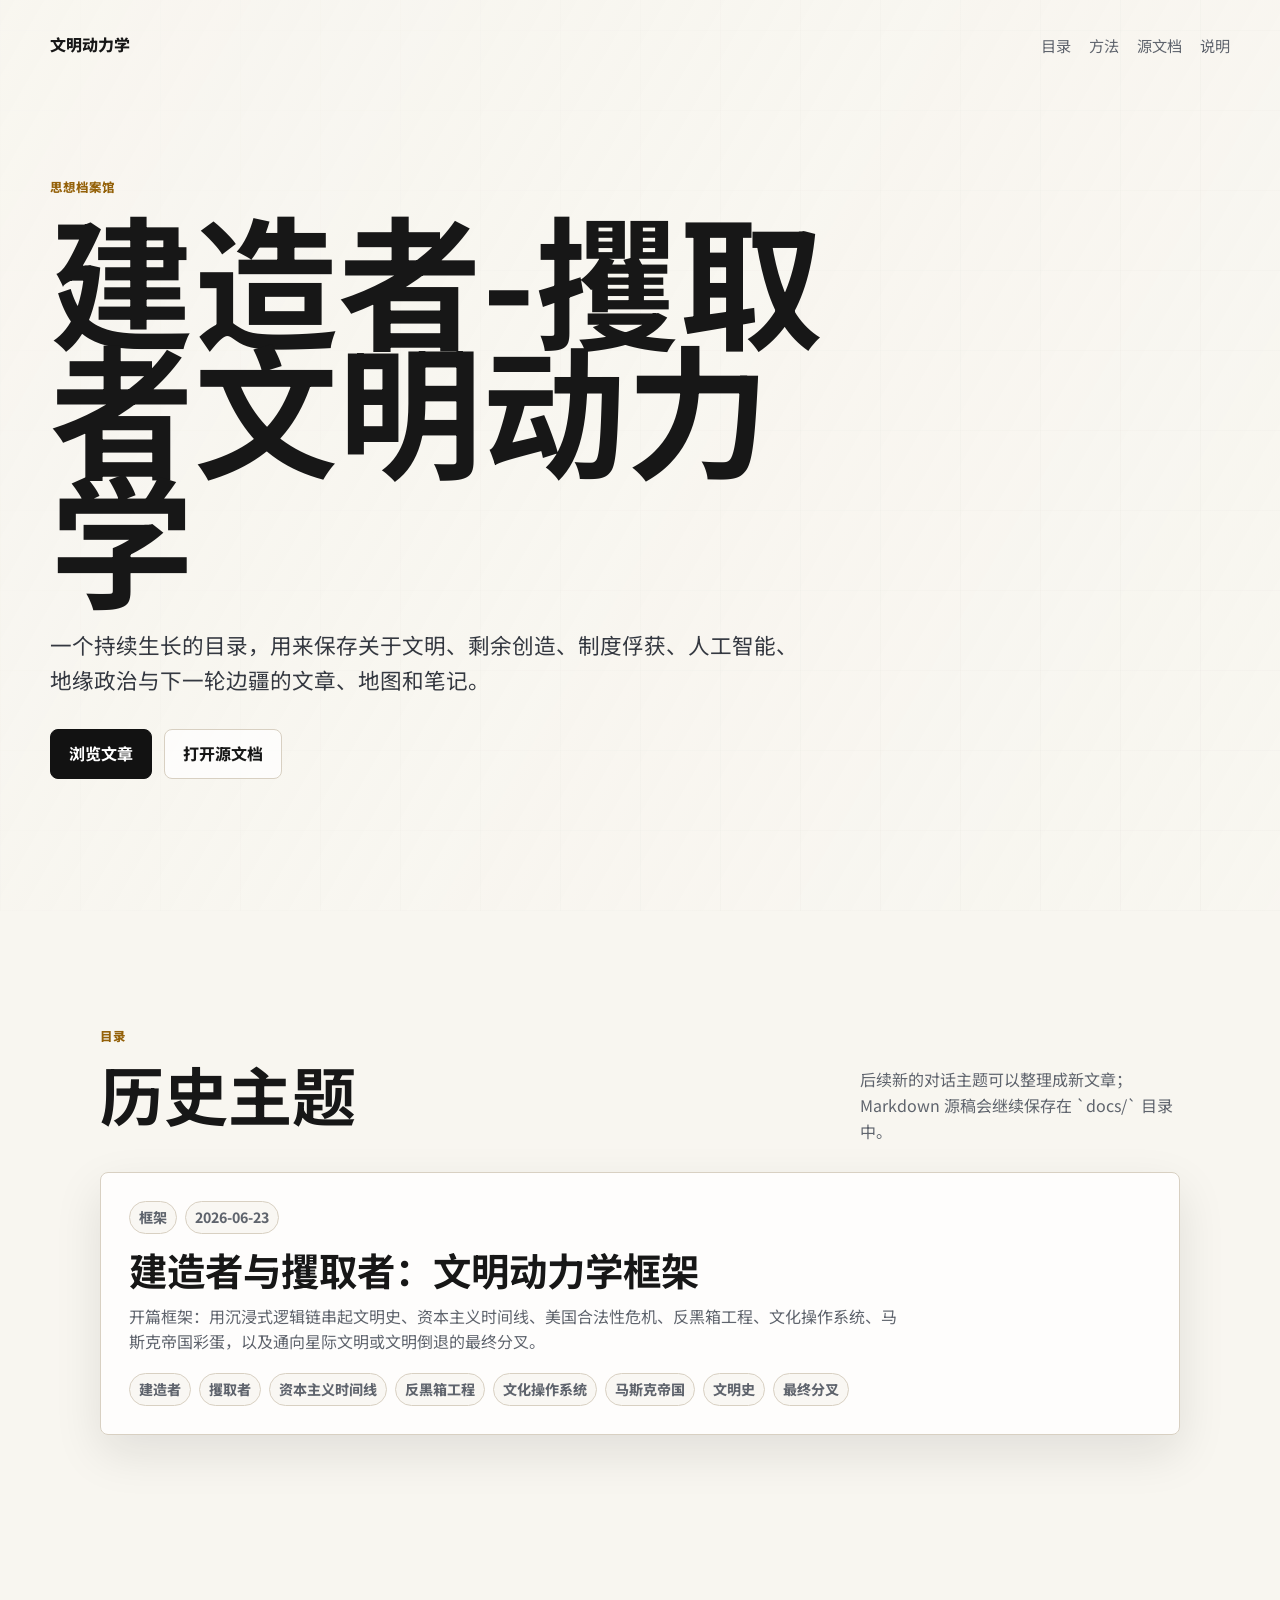
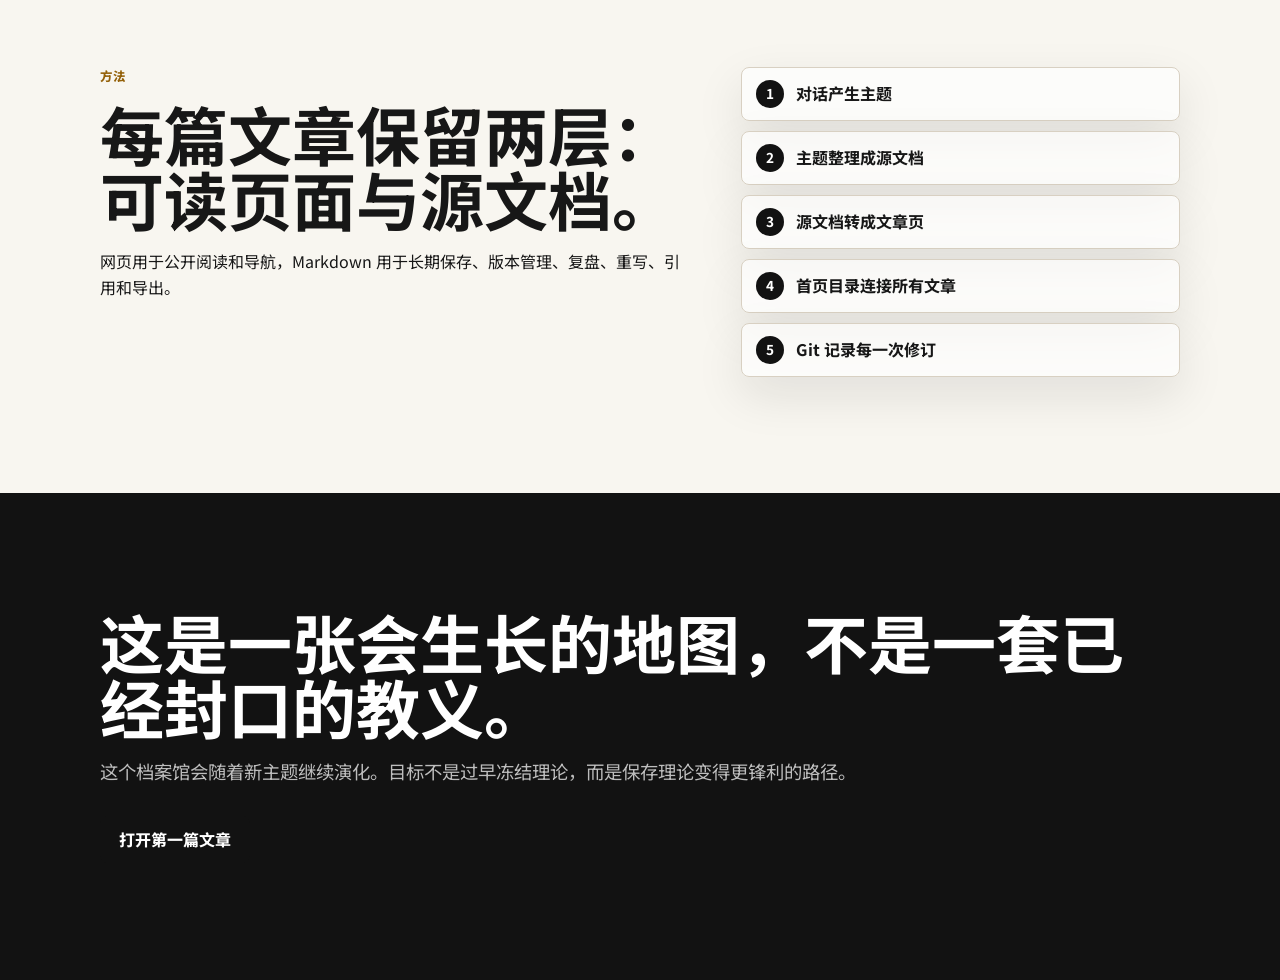
==== commit 075807f1: "Polish CSS and strengthen the American-key section CSS: add Noto Sans SC CJK webfont (Latin stays In" ====
--- a/index.html
+++ b/index.html
@@ -5,6 +5,9 @@
     <meta name="viewport" content="width=device-width, initial-scale=1">
     <title>文明动力学档案馆</title>
     <meta name="description" content="一个持续演化的思想档案馆，记录建造者-攫取者文明动力学、制度俘获、人工智能与未来秩序。">
+    <link rel="preconnect" href="https://fonts.googleapis.com">
+    <link rel="preconnect" href="https://fonts.gstatic.com" crossorigin>
+    <link href="https://fonts.googleapis.com/css2?family=Noto+Sans+SC:wght@400;500;700;900&display=swap" rel="stylesheet">
     <link rel="stylesheet" href="styles.css">
   </head>
   <body>
--- a/styles.css
+++ b/styles.css
@@ -9,7 +9,7 @@
   --frontier: #2563eb;
   --taker: #9f1239;
   --rent: #7c3aed;
-  --gold: #b7791f;
+  --gold: #946109;
   --shadow-soft: 0 18px 48px rgba(23, 23, 23, 0.1);
   --shadow-lift: 0 28px 70px rgba(23, 23, 23, 0.18);
   --shadow-dark-lift: 0 28px 80px rgba(0, 0, 0, 0.32);
@@ -27,7 +27,7 @@
   margin: 0;
   background: var(--paper);
   color: var(--ink);
-  font-family: Inter, ui-sans-serif, system-ui, -apple-system, BlinkMacSystemFont, "Segoe UI", sans-serif;
+  font-family: Inter, "Noto Sans SC", ui-sans-serif, system-ui, -apple-system, BlinkMacSystemFont, "Segoe UI", sans-serif;
   line-height: 1.6;
 }
 
@@ -113,7 +113,8 @@
 h2,
 h3,
 p {
-  overflow-wrap: anywhere;
+  overflow-wrap: break-word;
+  word-break: normal;
 }
 
 h1 {
@@ -255,9 +256,12 @@
 
 .band,
 .split,
+.guardrail-band,
 .logic-band,
 .timeline-band,
+.american-key,
 .anti-blackbox,
+.loop-vision,
 .culture-band,
 .musk-egg,
 .fork-band,
@@ -273,6 +277,137 @@
 
 .band.muted {
   background: #ece7dc;
+}
+
+.guardrail-band {
+  background:
+    linear-gradient(180deg, rgba(255, 255, 255, 0.96), rgba(248, 246, 240, 0.92)),
+    repeating-linear-gradient(90deg, rgba(23, 23, 23, 0.055) 0 1px, transparent 1px 64px);
+}
+
+.guardrail-grid {
+  display: grid;
+  grid-template-columns: repeat(auto-fit, minmax(210px, 1fr));
+  gap: 16px;
+  margin-top: 44px;
+}
+
+.guardrail-grid article {
+  min-height: 240px;
+  display: flex;
+  flex-direction: column;
+  gap: 12px;
+  padding: 24px;
+  border: 1px solid var(--line);
+  border-top: 5px solid var(--frontier);
+  border-radius: 8px;
+  background: rgba(255, 255, 255, 0.82);
+  box-shadow: var(--shadow-soft);
+  transition: transform 180ms ease, box-shadow 180ms ease, border-color 180ms ease, background 180ms ease;
+}
+
+.guardrail-grid article:hover {
+  border-color: rgba(37, 99, 235, 0.32);
+  background: rgba(255, 255, 255, 0.95);
+  box-shadow: var(--shadow-lift);
+  transform: translateY(-4px);
+}
+
+.guardrail-grid span {
+  width: fit-content;
+  padding: 4px 8px;
+  border: 1px solid rgba(37, 99, 235, 0.18);
+  border-radius: 999px;
+  color: var(--frontier);
+  font-size: 0.78rem;
+  font-weight: 900;
+}
+
+.guardrail-grid h3,
+.guardrail-grid p {
+  margin: 0;
+}
+
+.guardrail-grid p {
+  color: var(--muted);
+}
+
+.american-key {
+  background:
+    linear-gradient(135deg, rgba(18, 18, 18, 0.94), rgba(54, 45, 29, 0.9)),
+    repeating-linear-gradient(90deg, rgba(242, 195, 107, 0.12) 0 1px, transparent 1px 70px),
+    repeating-linear-gradient(0deg, rgba(255, 255, 255, 0.055) 0 1px, transparent 1px 70px);
+  color: #fff;
+}
+
+.american-key .section-inner > p {
+  color: rgba(255, 255, 255, 0.76);
+}
+
+.key-grid {
+  display: grid;
+  grid-template-columns: repeat(3, minmax(0, 1fr));
+  gap: 16px;
+  margin: 46px 0 30px;
+}
+
+@media (max-width: 980px) {
+  .key-grid {
+    grid-template-columns: repeat(2, minmax(0, 1fr));
+  }
+}
+
+.key-grid article {
+  min-height: 260px;
+  display: flex;
+  flex-direction: column;
+  gap: 12px;
+  padding: 24px;
+  border: 1px solid rgba(242, 195, 107, 0.24);
+  border-radius: 8px;
+  background:
+    linear-gradient(135deg, rgba(255, 255, 255, 0.105), rgba(255, 255, 255, 0.045)),
+    rgba(255, 255, 255, 0.06);
+  box-shadow: var(--shadow-dark-lift);
+  transition: transform 180ms ease, border-color 180ms ease, background 180ms ease, box-shadow 180ms ease;
+}
+
+.key-grid article:hover {
+  border-color: rgba(242, 195, 107, 0.5);
+  background:
+    linear-gradient(135deg, rgba(255, 255, 255, 0.14), rgba(255, 255, 255, 0.06)),
+    rgba(255, 255, 255, 0.08);
+  box-shadow: 0 34px 92px rgba(0, 0, 0, 0.42);
+  transform: translateY(-4px);
+}
+
+.key-grid span {
+  width: fit-content;
+  padding: 4px 9px;
+  border: 1px solid rgba(242, 195, 107, 0.32);
+  border-radius: 999px;
+  color: #f2c36b;
+  font-size: 0.78rem;
+  font-weight: 900;
+}
+
+.key-grid h3,
+.key-grid p {
+  margin: 0;
+}
+
+.key-grid p {
+  color: rgba(255, 255, 255, 0.72);
+}
+
+.key-note {
+  max-width: none !important;
+  padding: 20px 22px;
+  border-left: 4px solid #f2c36b;
+  background: rgba(255, 255, 255, 0.08);
+  color: #fff !important;
+  box-shadow: var(--shadow-dark-lift);
+  font-weight: 760;
 }
 
 .logic-band {
@@ -578,6 +713,101 @@
   animation: arrow-pulse 2.4s ease-in-out infinite;
 }
 
+.loop-vision {
+  background:
+    linear-gradient(135deg, rgba(11, 29, 38, 0.96), rgba(25, 36, 48, 0.94)),
+    repeating-linear-gradient(90deg, rgba(255, 255, 255, 0.07) 0 1px, transparent 1px 68px),
+    repeating-linear-gradient(0deg, rgba(255, 255, 255, 0.06) 0 1px, transparent 1px 68px);
+  color: #fff;
+}
+
+.loop-vision .section-inner > p {
+  color: rgba(255, 255, 255, 0.74);
+}
+
+.loop-system {
+  position: relative;
+  display: grid;
+  grid-template-columns: repeat(3, minmax(0, 1fr));
+  gap: 16px;
+  margin: 48px 0 34px;
+}
+
+.loop-system::before {
+  content: "";
+  position: absolute;
+  inset: 12% 8%;
+  border: 1px solid rgba(242, 195, 107, 0.18);
+  border-radius: 50%;
+  pointer-events: none;
+  animation: marker-breathe 4.8s ease-in-out infinite;
+}
+
+.loop-system article {
+  position: relative;
+  z-index: 1;
+  min-height: 220px;
+  display: flex;
+  flex-direction: column;
+  gap: 12px;
+  padding: 24px;
+  border: 1px solid rgba(255, 255, 255, 0.16);
+  border-radius: 8px;
+  background:
+    linear-gradient(135deg, rgba(255, 255, 255, 0.115), rgba(255, 255, 255, 0.055)),
+    rgba(255, 255, 255, 0.06);
+  box-shadow: var(--shadow-dark-lift);
+  transition: transform 180ms ease, box-shadow 180ms ease, border-color 180ms ease, background 180ms ease;
+}
+
+.loop-system article::after {
+  content: "↻";
+  position: absolute;
+  right: 18px;
+  top: 16px;
+  color: rgba(242, 195, 107, 0.72);
+  font-size: 1.25rem;
+  animation: arrow-pulse 2.8s ease-in-out infinite;
+}
+
+.loop-system article:hover {
+  border-color: rgba(242, 195, 107, 0.42);
+  background:
+    linear-gradient(135deg, rgba(255, 255, 255, 0.15), rgba(255, 255, 255, 0.07)),
+    rgba(255, 255, 255, 0.085);
+  box-shadow: 0 36px 96px rgba(0, 0, 0, 0.4);
+  transform: translateY(-5px);
+}
+
+.loop-system span {
+  width: fit-content;
+  padding: 4px 9px;
+  border: 1px solid rgba(242, 195, 107, 0.32);
+  border-radius: 999px;
+  color: #f2c36b;
+  font-size: 0.78rem;
+  font-weight: 900;
+}
+
+.loop-system h3,
+.loop-system p {
+  margin: 0;
+}
+
+.loop-system p {
+  color: rgba(255, 255, 255, 0.7);
+}
+
+.vision-note {
+  max-width: none !important;
+  padding: 20px 22px;
+  border-left: 4px solid #f2c36b;
+  background: rgba(255, 255, 255, 0.08);
+  color: #fff !important;
+  box-shadow: var(--shadow-dark-lift);
+  font-weight: 760;
+}
+
 .fork-band {
   background: #f3efe6;
 }
@@ -1036,6 +1266,7 @@
 
   .hero-grid,
   .two-column,
+  .guardrail-grid,
   .cards {
     grid-template-columns: 1fr;
   }
@@ -1060,9 +1291,12 @@
 
   .band,
   .split,
+  .guardrail-band,
   .logic-band,
   .timeline-band,
+  .american-key,
   .anti-blackbox,
+  .loop-vision,
   .culture-band,
   .musk-egg,
   .fork-band,
@@ -1091,6 +1325,9 @@
   }
 
   .blackbox-flow,
+  .guardrail-grid,
+  .key-grid,
+  .loop-system,
   .culture-grid,
   .empire-stack,
   .valuation-ladder,
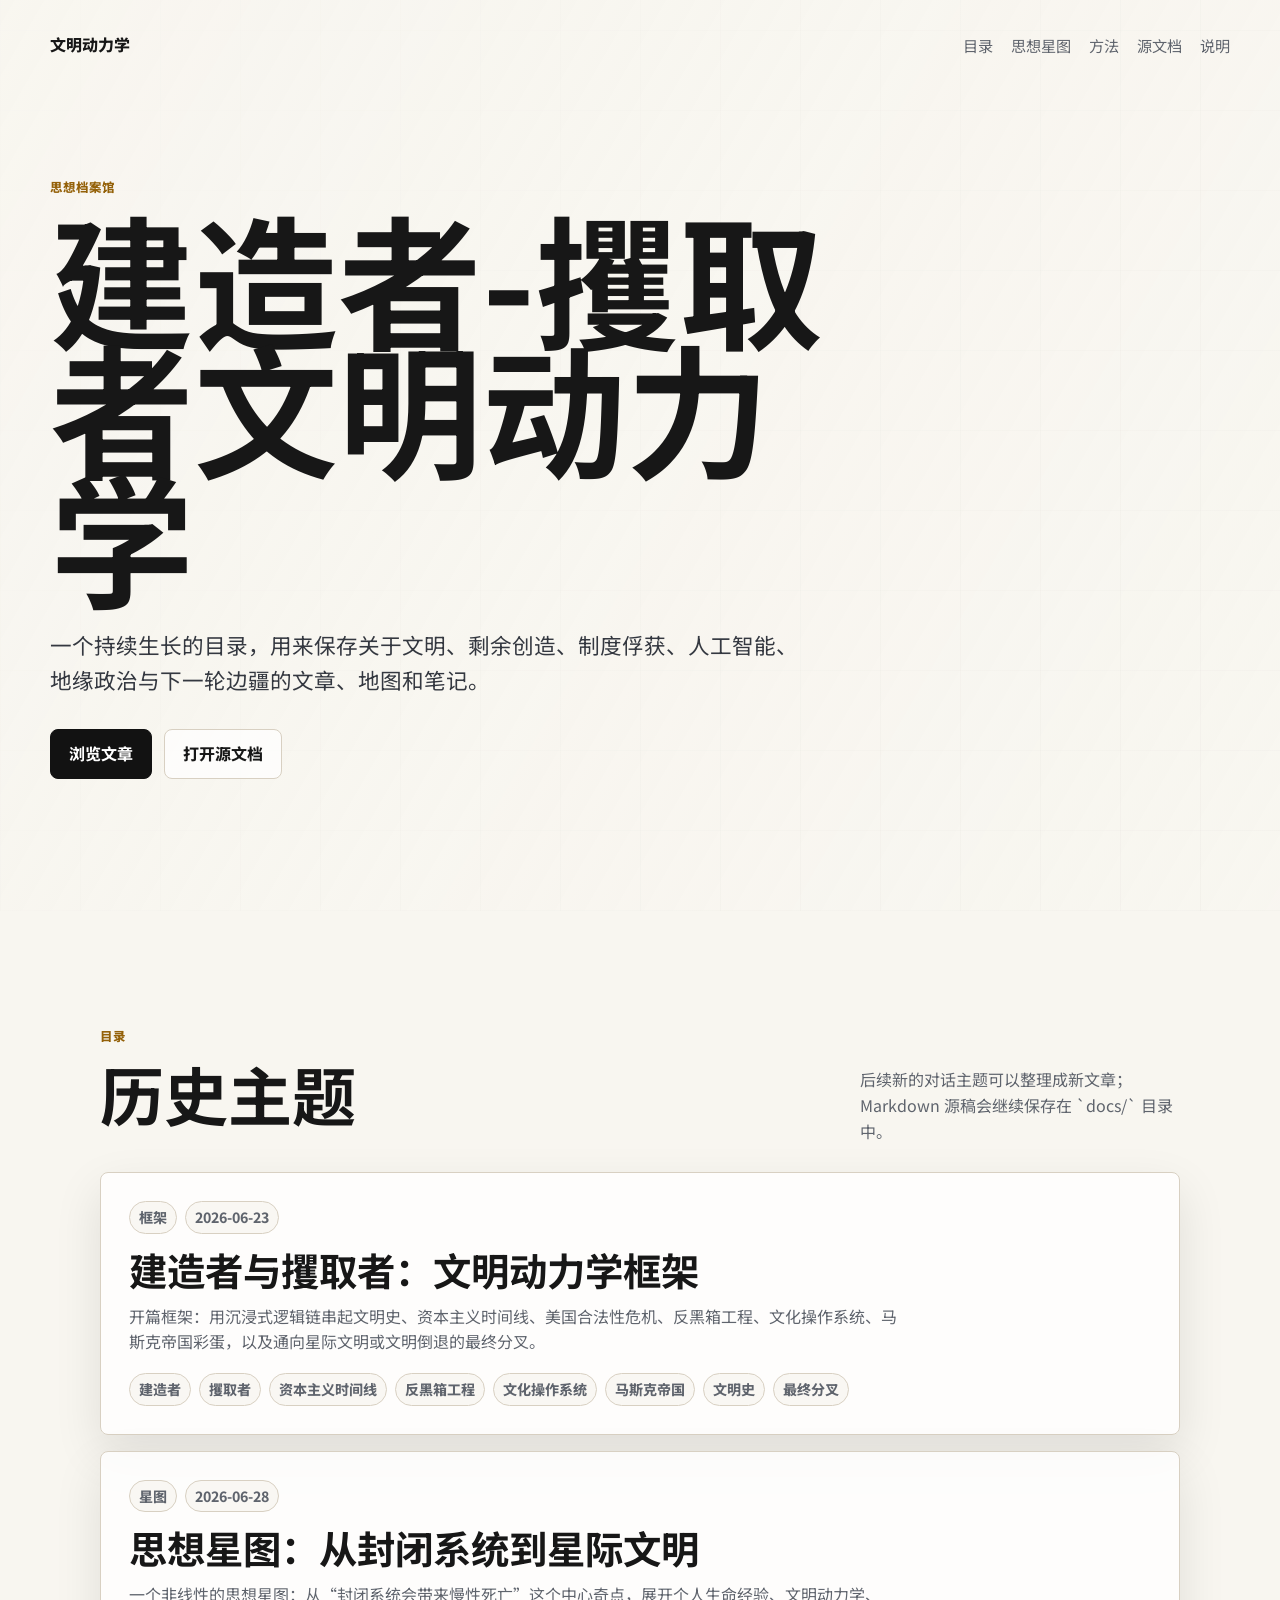
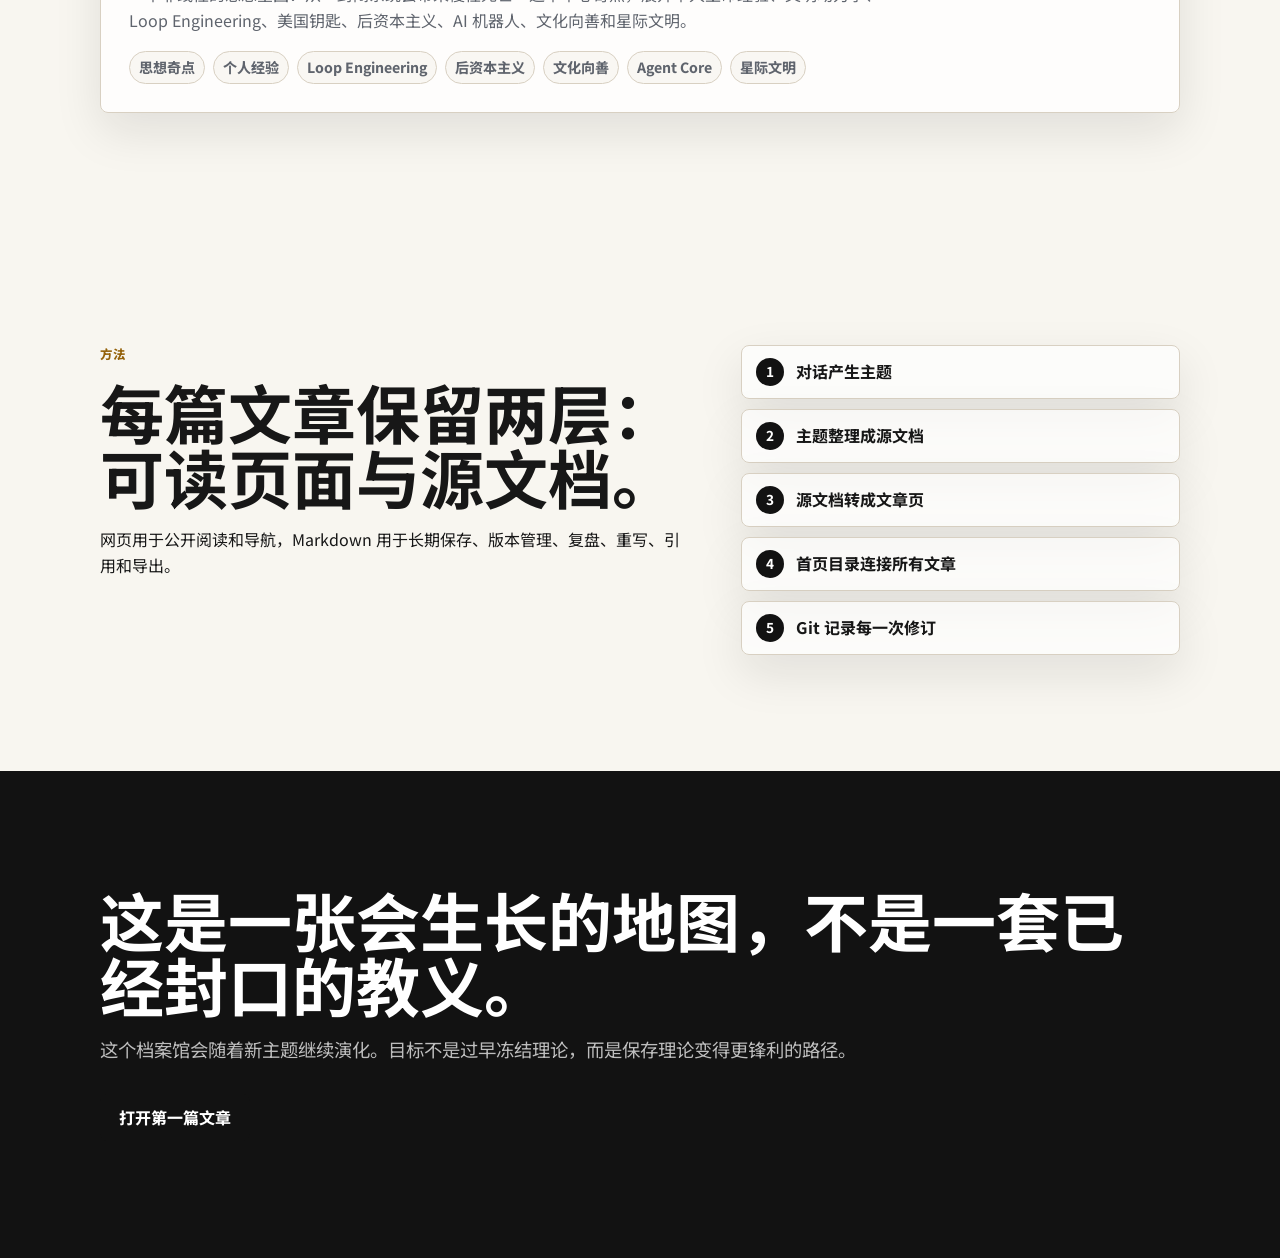
==== commit 5e106807: "Add interactive thought starmap" ====
--- a/index.html
+++ b/index.html
@@ -16,6 +16,7 @@
         <a class="brand" href="#">文明动力学</a>
         <div class="navlinks">
           <a href="#archive">目录</a>
+          <a href="articles/thought-starmap.html">思想星图</a>
           <a href="#method">方法</a>
           <a href="docs/framework.md">源文档</a>
           <a href="README.md">说明</a>
@@ -73,6 +74,29 @@
                 <span>最终分叉</span>
               </div>
             </article>
+            <article class="article-card">
+              <div class="article-meta">
+                <span>星图</span>
+                <time datetime="2026-06-28">2026-06-28</time>
+              </div>
+              <h3>
+                <a href="articles/thought-starmap.html">
+                  思想星图：从封闭系统到星际文明
+                </a>
+              </h3>
+              <p>
+                一个非线性的思想星图：从“封闭系统会带来慢性死亡”这个中心奇点，展开个人生命经验、文明动力学、Loop Engineering、美国钥匙、后资本主义、AI 机器人、文化向善和星际文明。
+              </p>
+              <div class="tag-row" aria-label="标签">
+                <span>思想奇点</span>
+                <span>个人经验</span>
+                <span>Loop Engineering</span>
+                <span>后资本主义</span>
+                <span>文化向善</span>
+                <span>Agent Core</span>
+                <span>星际文明</span>
+              </div>
+            </article>
           </div>
         </div>
       </section>
--- a/styles.css
+++ b/styles.css
@@ -132,6 +132,54 @@
   letter-spacing: 0;
 }
 
+.anchor-link {
+  display: inline-flex;
+  align-items: center;
+  justify-content: center;
+  width: 0.86em;
+  height: 0.86em;
+  margin-left: 0.12em;
+  border-radius: 6px;
+  color: var(--gold);
+  font-size: 0.48em;
+  line-height: 1;
+  text-decoration: none;
+  vertical-align: middle;
+  opacity: 0.58;
+  transition: opacity 160ms ease, transform 160ms ease, background 160ms ease, color 160ms ease;
+}
+
+.anchor-link:hover,
+.anchor-link:focus-visible {
+  background: rgba(183, 121, 31, 0.12);
+  color: var(--gold);
+  opacity: 1;
+  outline: none;
+  transform: translateY(-1px);
+}
+
+.logic-band .anchor-link,
+.american-key .anchor-link,
+.loop-vision .anchor-link,
+.musk-egg .anchor-link,
+.formula-band .anchor-link {
+  color: #f2c36b;
+}
+
+.logic-band .anchor-link:hover,
+.logic-band .anchor-link:focus-visible,
+.american-key .anchor-link:hover,
+.american-key .anchor-link:focus-visible,
+.loop-vision .anchor-link:hover,
+.loop-vision .anchor-link:focus-visible,
+.musk-egg .anchor-link:hover,
+.musk-egg .anchor-link:focus-visible,
+.formula-band .anchor-link:hover,
+.formula-band .anchor-link:focus-visible {
+  background: rgba(242, 195, 107, 0.16);
+  color: #f2c36b;
+}
+
 h3 {
   margin: 0 0 12px;
   font-size: 1.25rem;
@@ -262,6 +310,7 @@
 .american-key,
 .anti-blackbox,
 .loop-vision,
+.loop-engineering,
 .culture-band,
 .musk-egg,
 .fork-band,
@@ -808,6 +857,90 @@
   font-weight: 760;
 }
 
+.loop-engineering {
+  background:
+    linear-gradient(180deg, rgba(255, 255, 255, 0.96), rgba(241, 246, 244, 0.94)),
+    repeating-linear-gradient(90deg, rgba(15, 118, 110, 0.08) 0 1px, transparent 1px 72px),
+    repeating-linear-gradient(0deg, rgba(37, 99, 235, 0.055) 0 1px, transparent 1px 72px);
+}
+
+.loop-core {
+  display: grid;
+  grid-template-columns: repeat(6, minmax(0, 1fr));
+  gap: 14px;
+  margin: 48px 0 30px;
+}
+
+.loop-core article {
+  position: relative;
+  min-height: 260px;
+  display: flex;
+  flex-direction: column;
+  gap: 12px;
+  padding: 22px;
+  border: 1px solid rgba(15, 118, 110, 0.18);
+  border-top: 5px solid var(--builder);
+  border-radius: 8px;
+  background: rgba(255, 255, 255, 0.84);
+  box-shadow: var(--shadow-soft);
+  transition: transform 180ms ease, box-shadow 180ms ease, border-color 180ms ease, background 180ms ease;
+}
+
+.loop-core article:not(:last-child)::after {
+  content: "→";
+  position: absolute;
+  right: -13px;
+  top: 50%;
+  width: 24px;
+  height: 24px;
+  display: grid;
+  place-items: center;
+  border: 1px solid rgba(15, 118, 110, 0.2);
+  border-radius: 50%;
+  background: #fff;
+  color: var(--builder);
+  font-weight: 900;
+  transform: translateY(-50%);
+  z-index: 2;
+  animation: arrow-pulse 2.6s ease-in-out infinite;
+}
+
+.loop-core article:hover {
+  border-color: rgba(15, 118, 110, 0.34);
+  background: rgba(255, 255, 255, 0.96);
+  box-shadow: var(--shadow-lift);
+  transform: translateY(-5px);
+}
+
+.loop-core span {
+  width: fit-content;
+  padding: 4px 9px;
+  border: 1px solid rgba(15, 118, 110, 0.22);
+  border-radius: 999px;
+  color: var(--builder);
+  font-size: 0.78rem;
+  font-weight: 900;
+}
+
+.loop-core h3,
+.loop-core p {
+  margin: 0;
+}
+
+.loop-core p {
+  color: var(--muted);
+}
+
+.loop-engineering-note {
+  max-width: none !important;
+  padding: 20px 22px;
+  border-left: 4px solid var(--builder);
+  background: rgba(255, 255, 255, 0.78);
+  color: #29323a !important;
+  box-shadow: var(--shadow-soft);
+  font-weight: 760;
+}
+
 .fork-band {
   background: #f3efe6;
 }
@@ -1297,6 +1430,7 @@
   .american-key,
   .anti-blackbox,
   .loop-vision,
+  .loop-engineering,
   .culture-band,
   .musk-egg,
   .fork-band,
@@ -1328,6 +1462,7 @@
   .guardrail-grid,
   .key-grid,
   .loop-system,
+  .loop-core,
   .culture-grid,
   .empire-stack,
   .valuation-ladder,
@@ -1344,6 +1479,15 @@
     transform: translateX(-50%);
   }
 
+  .loop-core article:not(:last-child)::after {
+    content: "↓";
+    right: auto;
+    top: auto;
+    bottom: -18px;
+    left: 50%;
+    transform: translateX(-50%);
+  }
+
   .archive-intro {
     padding: 40px 0 64px;
   }
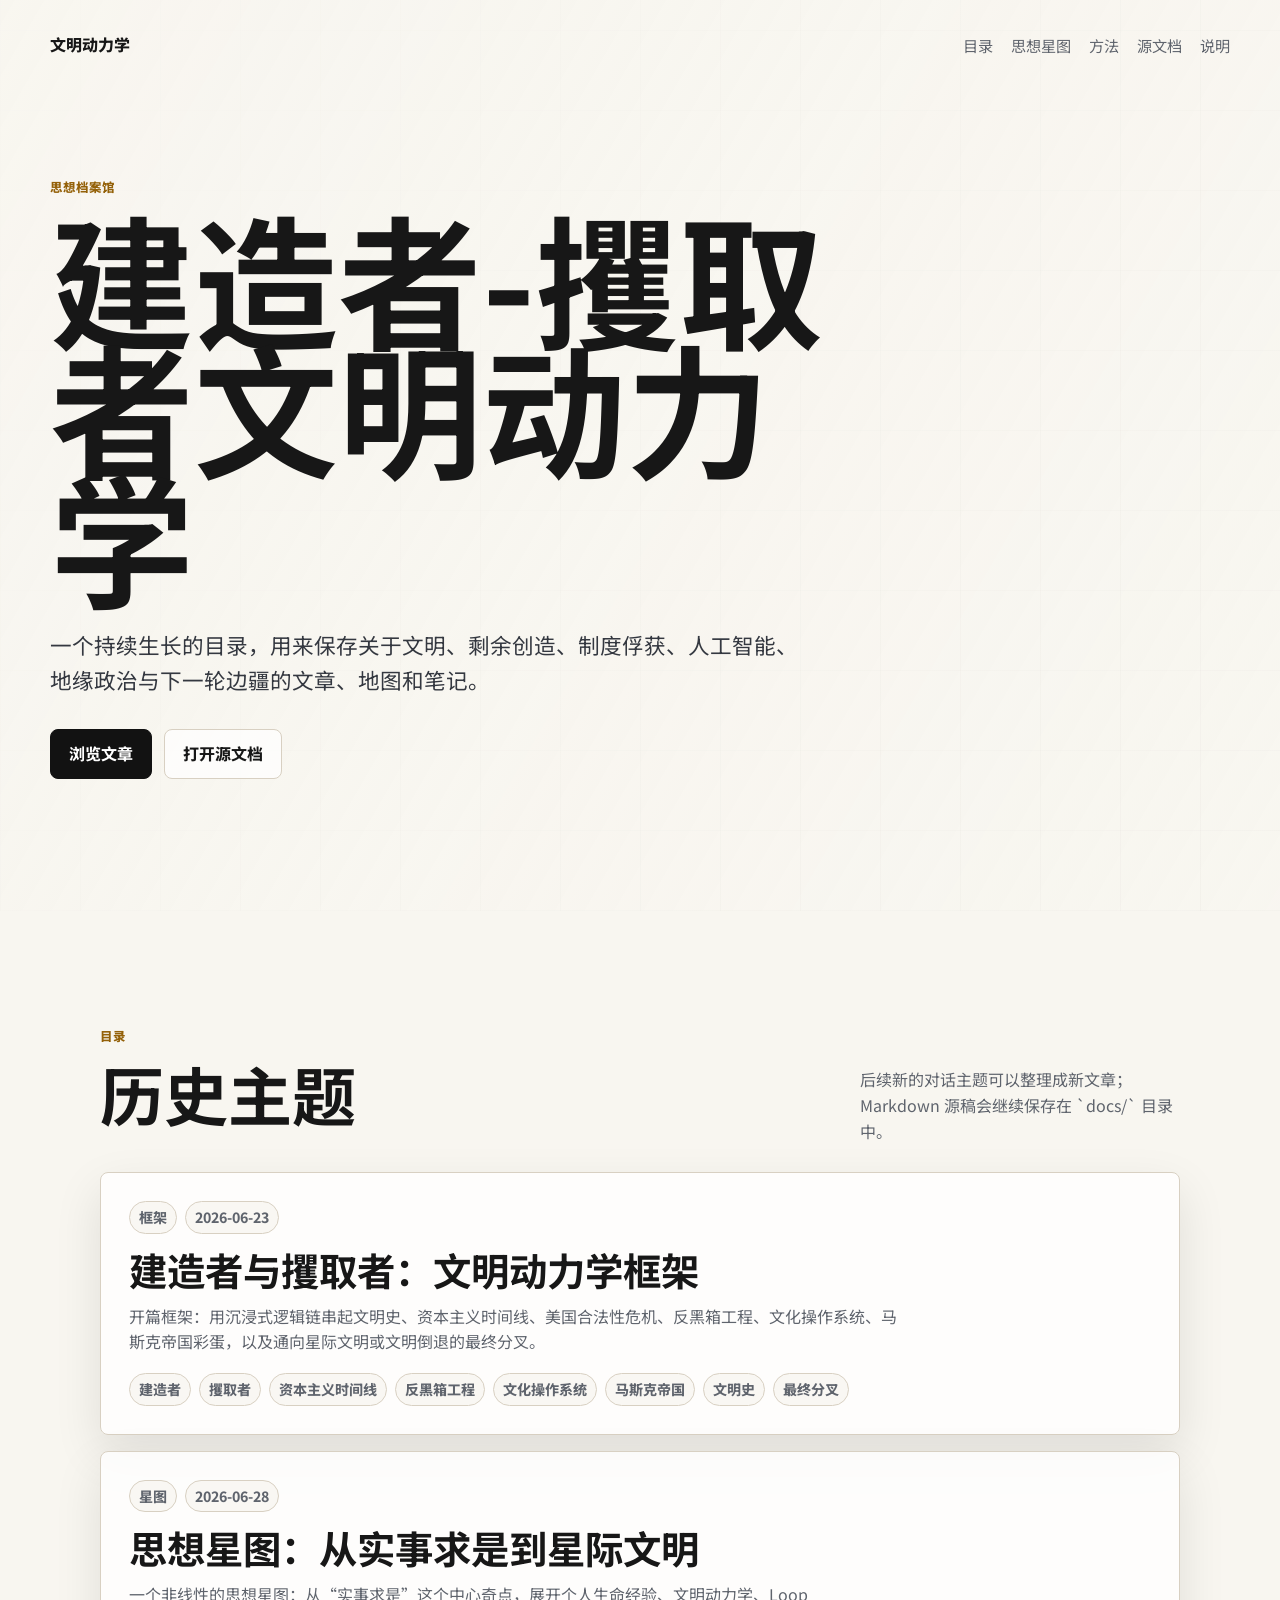
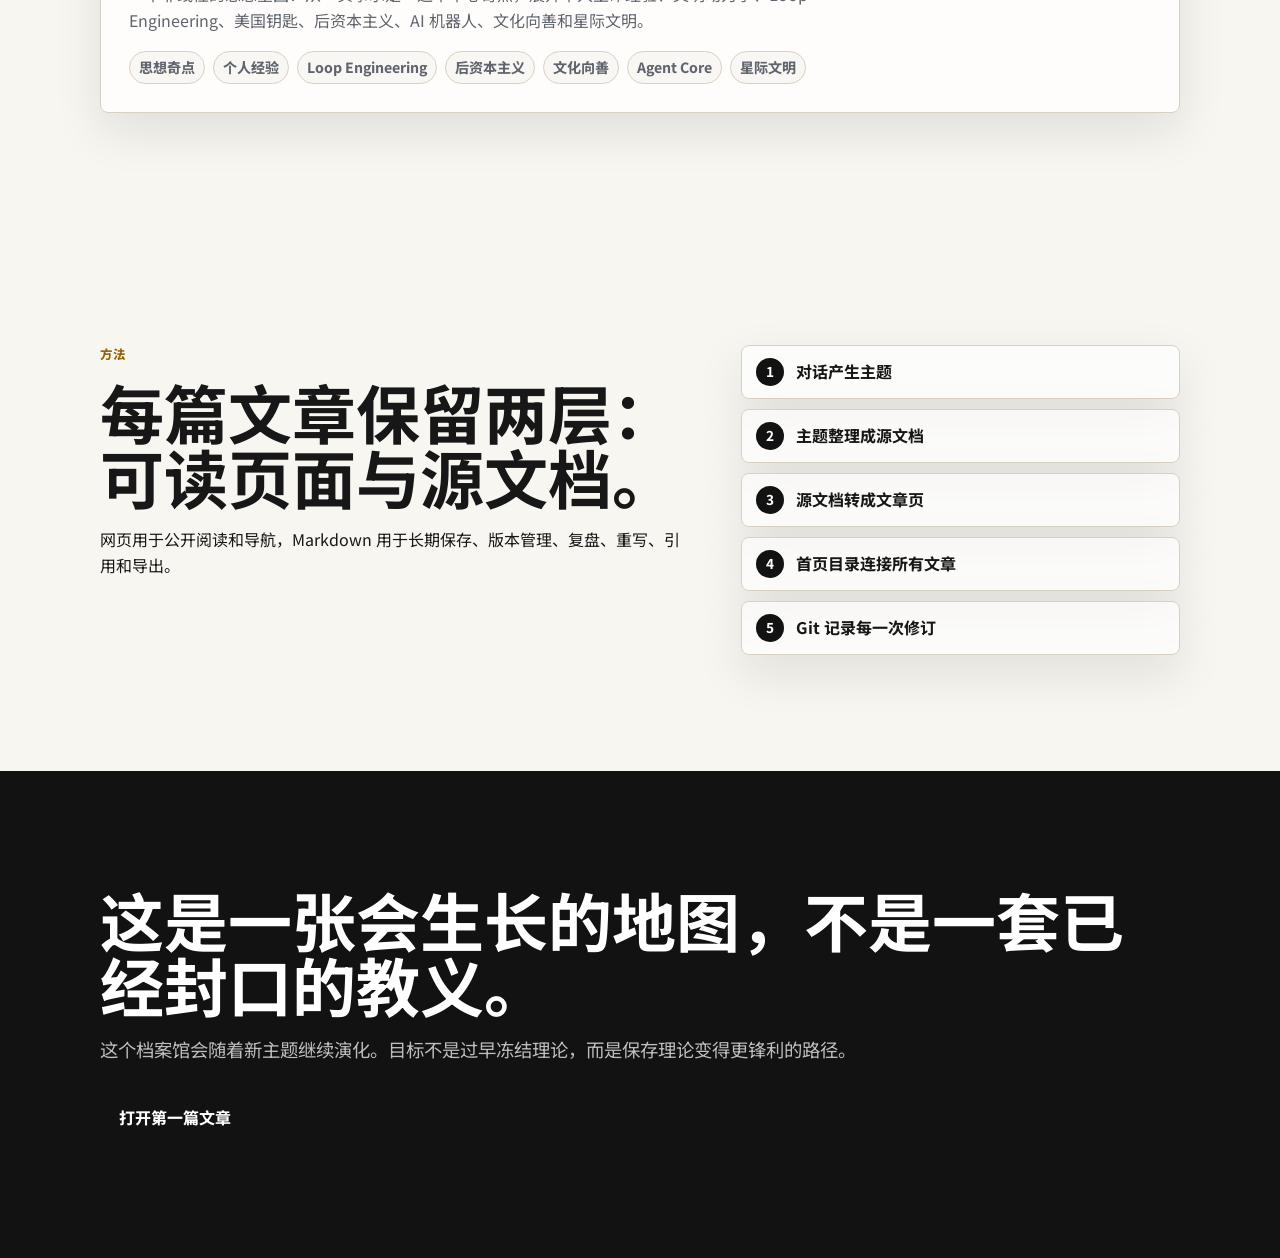
==== commit 6d74494b: "Refine starmap singularity kernel" ====
--- a/index.html
+++ b/index.html
@@ -81,11 +81,11 @@
               </div>
               <h3>
                 <a href="articles/thought-starmap.html">
-                  思想星图：从封闭系统到星际文明
+                  思想星图：从实事求是到星际文明
                 </a>
               </h3>
               <p>
-                一个非线性的思想星图：从“封闭系统会带来慢性死亡”这个中心奇点，展开个人生命经验、文明动力学、Loop Engineering、美国钥匙、后资本主义、AI 机器人、文化向善和星际文明。
+                一个非线性的思想星图：从“实事求是”这个中心奇点，展开个人生命经验、文明动力学、Loop Engineering、美国钥匙、后资本主义、AI 机器人、文化向善和星际文明。
               </p>
               <div class="tag-row" aria-label="标签">
                 <span>思想奇点</span>
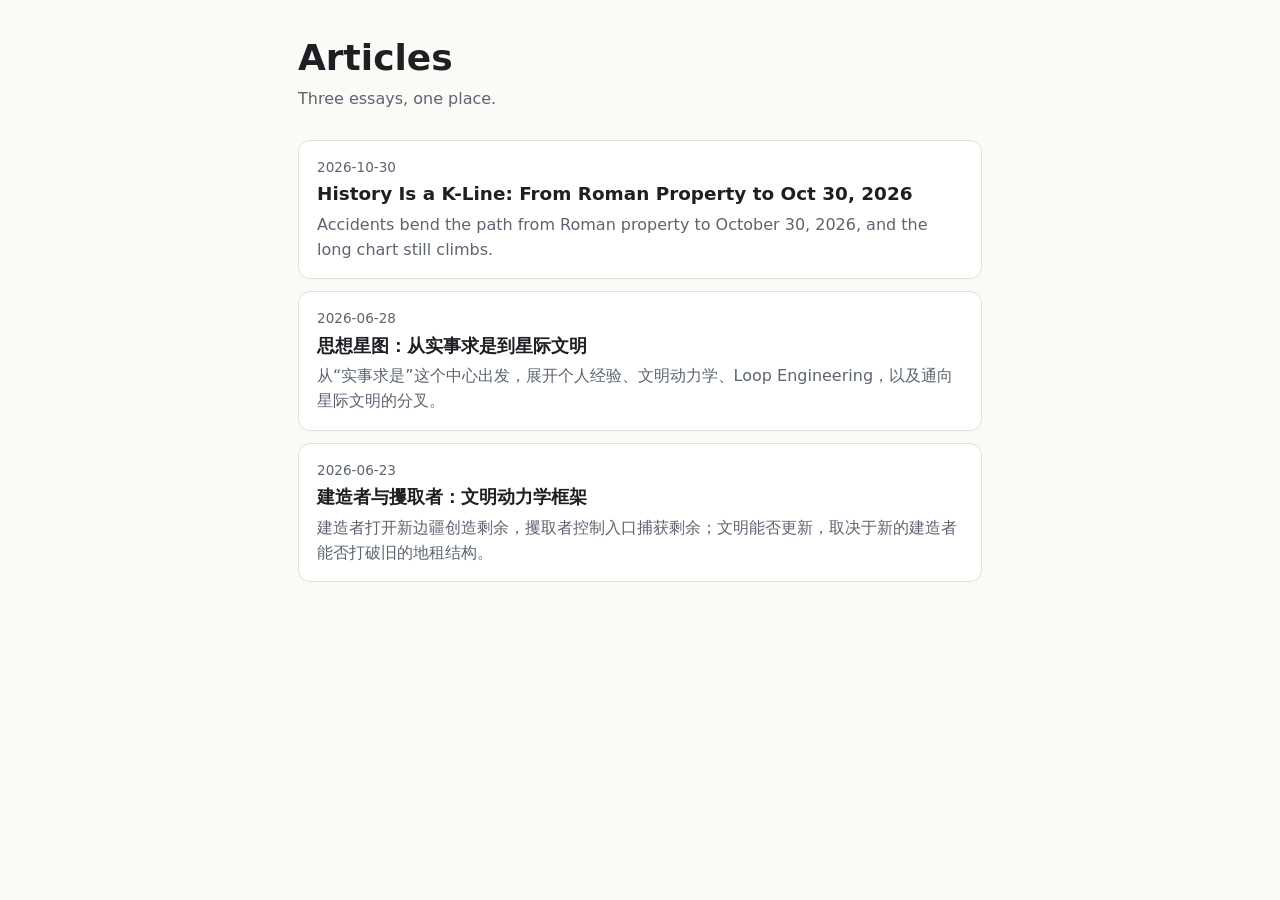
==== commit 6ba6ea3b: "Add a navigation index for the three 2026 essays Give the builder-taker essay, the thought starmap, " ====
--- a/index.html
+++ b/index.html
@@ -1,134 +1,115 @@
 <!doctype html>
-<html lang="zh-CN">
+<html lang="en">
   <head>
     <meta charset="utf-8">
     <meta name="viewport" content="width=device-width, initial-scale=1">
-    <title>文明动力学档案馆</title>
-    <meta name="description" content="一个持续演化的思想档案馆，记录建造者-攫取者文明动力学、制度俘获、人工智能与未来秩序。">
-    <link rel="preconnect" href="https://fonts.googleapis.com">
-    <link rel="preconnect" href="https://fonts.gstatic.com" crossorigin>
-    <link href="https://fonts.googleapis.com/css2?family=Noto+Sans+SC:wght@400;500;700;900&display=swap" rel="stylesheet">
-    <link rel="stylesheet" href="styles.css">
+    <meta name="color-scheme" content="light dark">
+    <title>Articles</title>
+    <meta name="description" content="Three essays: builder-taker civilizational dynamics, a thought starmap, and history as a K-line through October 30, 2026.">
+    <style>
+      :root {
+        --bg: #fbfaf7;
+        --fg: #1d1f23;
+        --mu: #5d6470;
+        --card: #ffffff;
+        --bd: #e3e0d8;
+        --ac: #2b6cb0;
+      }
+
+      @media (prefers-color-scheme: dark) {
+        :root {
+          --bg: #111316;
+          --fg: #e8e6e1;
+          --mu: #9aa3ae;
+          --card: #1a1d21;
+          --bd: #2c3036;
+          --ac: #63b3ed;
+        }
+      }
+
+      * { box-sizing: border-box; }
+
+      body {
+        margin: 0;
+        background: var(--bg);
+        color: var(--fg);
+        font: 16px/1.55 system-ui, -apple-system, "Segoe UI", sans-serif;
+      }
+
+      main {
+        max-width: 720px;
+        margin: 0 auto;
+        padding: 36px 18px 72px;
+      }
+
+      h1 {
+        font-size: clamp(1.7rem, 5vw, 2.25rem);
+        line-height: 1.2;
+        margin: 0 0 8px;
+      }
+
+      .sub {
+        color: var(--mu);
+        margin: 0 0 28px;
+      }
+
+      a.card {
+        display: block;
+        text-decoration: none;
+        color: inherit;
+        background: var(--card);
+        border: 1px solid var(--bd);
+        border-radius: 12px;
+        padding: 16px 18px;
+        margin: 0 0 12px;
+      }
+
+      a.card:hover,
+      a.card:focus-visible {
+        border-color: var(--ac);
+        outline: none;
+      }
+
+      time {
+        display: block;
+        color: var(--mu);
+        font-size: 0.85rem;
+        font-variant-numeric: tabular-nums;
+      }
+
+      h2 {
+        font-size: 1.15rem;
+        line-height: 1.35;
+        margin: 4px 0 6px;
+      }
+
+      p {
+        margin: 0;
+        color: var(--mu);
+      }
+    </style>
   </head>
   <body>
-    <header class="archive-hero">
-      <nav class="topbar" aria-label="主导航">
-        <a class="brand" href="#">文明动力学</a>
-        <div class="navlinks">
-          <a href="#archive">目录</a>
-          <a href="articles/thought-starmap.html">思想星图</a>
-          <a href="#method">方法</a>
-          <a href="docs/framework.md">源文档</a>
-          <a href="README.md">说明</a>
-        </div>
-      </nav>
-
-      <section class="archive-intro" aria-labelledby="archive-title">
-        <p class="eyebrow">思想档案馆</p>
-        <h1 id="archive-title">建造者-攫取者文明动力学</h1>
-        <p class="lede">
-          一个持续生长的目录，用来保存关于文明、剩余创造、制度俘获、人工智能、地缘政治与下一轮边疆的文章、地图和笔记。
-        </p>
-        <div class="actions">
-          <a class="button primary" href="#archive">浏览文章</a>
-          <a class="button" href="docs/framework.md">打开源文档</a>
-        </div>
-      </section>
-    </header>
-
     <main>
-      <section class="archive-band" id="archive">
-        <div class="section-inner">
-          <div class="section-heading-row">
-            <div>
-              <p class="section-kicker">目录</p>
-              <h2>历史主题</h2>
-            </div>
-            <p class="archive-note">
-              后续新的对话主题可以整理成新文章；Markdown 源稿会继续保存在 `docs/` 目录中。
-            </p>
-          </div>
-
-          <div class="article-list">
-            <article class="article-card">
-              <div class="article-meta">
-                <span>框架</span>
-                <time datetime="2026-06-23">2026-06-23</time>
-              </div>
-              <h3>
-                <a href="articles/builder-taker-civilizational-dynamics.html">
-                  建造者与攫取者：文明动力学框架
-                </a>
-              </h3>
-              <p>
-                开篇框架：用沉浸式逻辑链串起文明史、资本主义时间线、美国合法性危机、反黑箱工程、文化操作系统、马斯克帝国彩蛋，以及通向星际文明或文明倒退的最终分叉。
-              </p>
-              <div class="tag-row" aria-label="标签">
-                <span>建造者</span>
-                <span>攫取者</span>
-                <span>资本主义时间线</span>
-                <span>反黑箱工程</span>
-                <span>文化操作系统</span>
-                <span>马斯克帝国</span>
-                <span>文明史</span>
-                <span>最终分叉</span>
-              </div>
-            </article>
-            <article class="article-card">
-              <div class="article-meta">
-                <span>星图</span>
-                <time datetime="2026-06-28">2026-06-28</time>
-              </div>
-              <h3>
-                <a href="articles/thought-starmap.html">
-                  思想星图：从实事求是到星际文明
-                </a>
-              </h3>
-              <p>
-                一个非线性的思想星图：从“实事求是”这个中心奇点，展开个人生命经验、文明动力学、Loop Engineering、美国钥匙、后资本主义、AI 机器人、文化向善和星际文明。
-              </p>
-              <div class="tag-row" aria-label="标签">
-                <span>思想奇点</span>
-                <span>个人经验</span>
-                <span>Loop Engineering</span>
-                <span>后资本主义</span>
-                <span>文化向善</span>
-                <span>Agent Core</span>
-                <span>星际文明</span>
-              </div>
-            </article>
-          </div>
-        </div>
-      </section>
-
-      <section class="split" id="method">
-        <div class="section-inner two-column">
-          <div>
-            <p class="section-kicker">方法</p>
-            <h2>每篇文章保留两层：可读页面与源文档。</h2>
-            <p>
-              网页用于公开阅读和导航，Markdown 用于长期保存、版本管理、复盘、重写、引用和导出。
-            </p>
-          </div>
-          <ol class="cycle-list">
-            <li>对话产生主题</li>
-            <li>主题整理成源文档</li>
-            <li>源文档转成文章页</li>
-            <li>首页目录连接所有文章</li>
-            <li>Git 记录每一次修订</li>
-          </ol>
-        </div>
-      </section>
-
-      <section class="closing">
-        <div class="section-inner">
-          <h2>这是一张会生长的地图，不是一套已经封口的教义。</h2>
-          <p>
-            这个档案馆会随着新主题继续演化。目标不是过早冻结理论，而是保存理论变得更锋利的路径。
-          </p>
-          <a class="button primary" href="articles/builder-taker-civilizational-dynamics.html">打开第一篇文章</a>
-        </div>
-      </section>
+      <h1>Articles</h1>
+      <p class="sub">Three essays, one place.</p>
+      <div id="archive">
+        <a class="card" href="history-2026-10-30/">
+          <time datetime="2026-10-30">2026-10-30</time>
+          <h2>History Is a K-Line: From Roman Property to Oct 30, 2026</h2>
+          <p>Accidents bend the path from Roman property to October 30, 2026, and the long chart still climbs.</p>
+        </a>
+        <a class="card" href="thought-starmap/">
+          <time datetime="2026-06-28">2026-06-28</time>
+          <h2>思想星图：从实事求是到星际文明</h2>
+          <p>从“实事求是”这个中心出发，展开个人经验、文明动力学、Loop Engineering，以及通向星际文明的分叉。</p>
+        </a>
+        <a class="card" href="builder-taker/">
+          <time datetime="2026-06-23">2026-06-23</time>
+          <h2>建造者与攫取者：文明动力学框架</h2>
+          <p>建造者打开新边疆创造剩余，攫取者控制入口捕获剩余；文明能否更新，取决于新的建造者能否打破旧的地租结构。</p>
+        </a>
+      </div>
     </main>
   </body>
 </html>
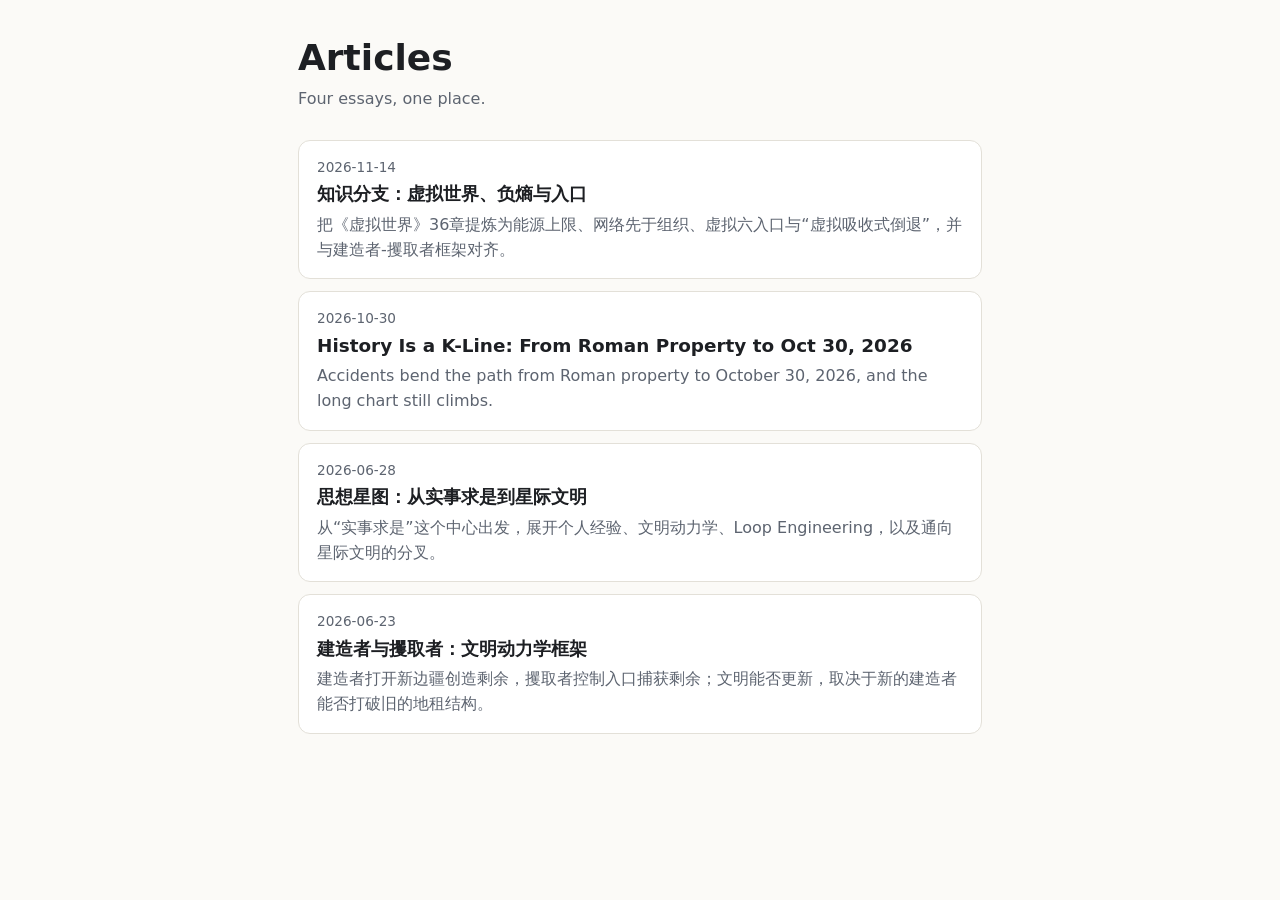
==== commit be806e05: "Add the virtual-world knowledge branch. Publish the paraphrased 《虚拟世界》 branch, summary, and chapter " ====
--- a/index.html
+++ b/index.html
@@ -5,7 +5,7 @@
     <meta name="viewport" content="width=device-width, initial-scale=1">
     <meta name="color-scheme" content="light dark">
     <title>Articles</title>
-    <meta name="description" content="Three essays: builder-taker civilizational dynamics, a thought starmap, and history as a K-line through October 30, 2026.">
+    <meta name="description" content="Four essays: a virtual-world knowledge branch, builder-taker civilizational dynamics, a thought starmap, and history as a K-line through October 30, 2026.">
     <style>
       :root {
         --bg: #fbfaf7;
@@ -92,8 +92,13 @@
   <body>
     <main>
       <h1>Articles</h1>
-      <p class="sub">Three essays, one place.</p>
+      <p class="sub">Four essays, one place.</p>
       <div id="archive">
+        <a class="card" href="virtual-world/">
+          <time datetime="2026-11-14">2026-11-14</time>
+          <h2>知识分支：虚拟世界、负熵与入口</h2>
+          <p>把《虚拟世界》36章提炼为能源上限、网络先于组织、虚拟六入口与“虚拟吸收式倒退”，并与建造者-攫取者框架对齐。</p>
+        </a>
         <a class="card" href="history-2026-10-30/">
           <time datetime="2026-10-30">2026-10-30</time>
           <h2>History Is a K-Line: From Roman Property to Oct 30, 2026</h2>
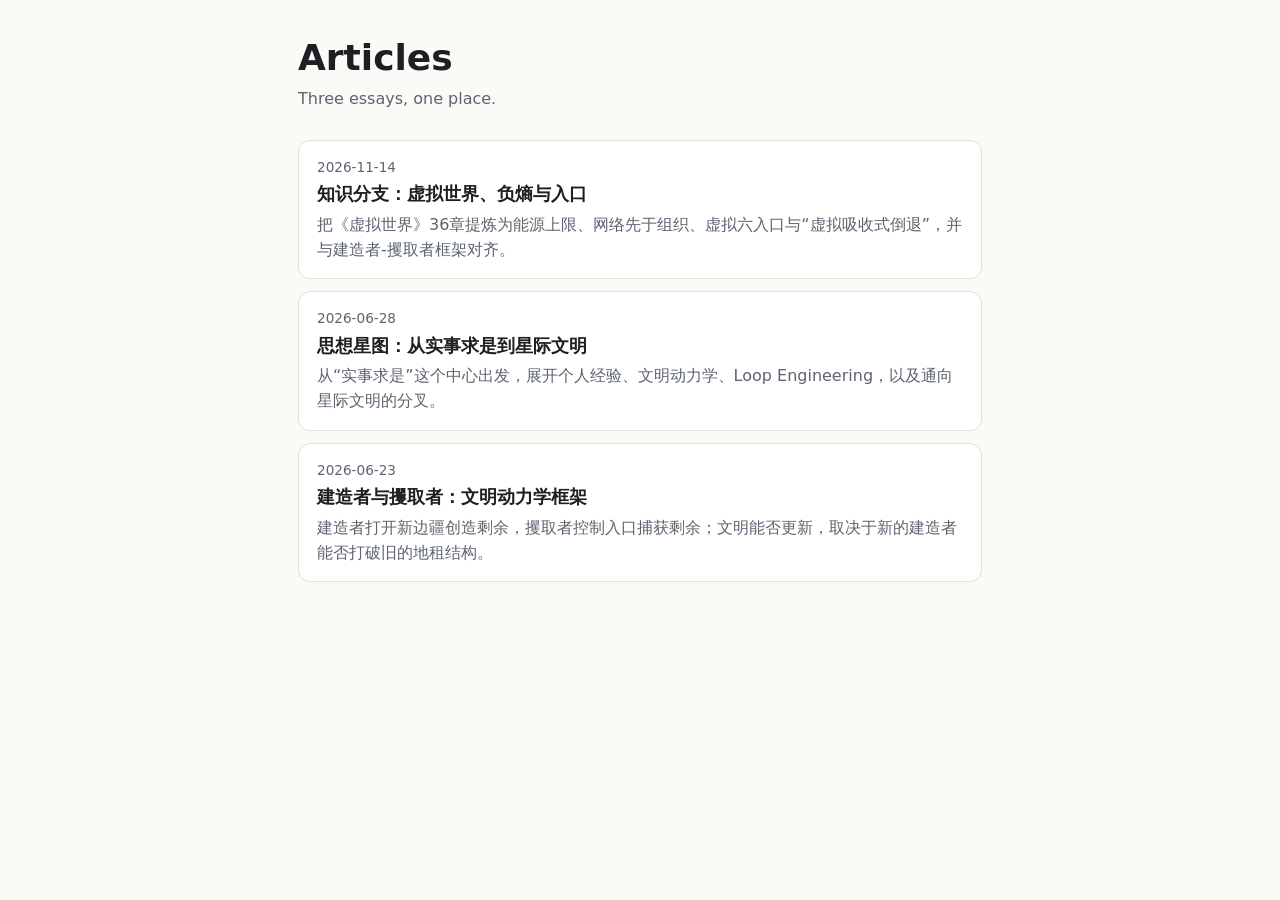
==== commit f8e059ff: "Remove the History Is a K-Line essay. The October 30 history page was flawed and should not stay on " ====
--- a/index.html
+++ b/index.html
@@ -5,7 +5,7 @@
     <meta name="viewport" content="width=device-width, initial-scale=1">
     <meta name="color-scheme" content="light dark">
     <title>Articles</title>
-    <meta name="description" content="Four essays: a virtual-world knowledge branch, builder-taker civilizational dynamics, a thought starmap, and history as a K-line through October 30, 2026.">
+    <meta name="description" content="Three essays: a virtual-world knowledge branch, builder-taker civilizational dynamics, and a thought starmap.">
     <style>
       :root {
         --bg: #fbfaf7;
@@ -92,17 +92,12 @@
   <body>
     <main>
       <h1>Articles</h1>
-      <p class="sub">Four essays, one place.</p>
+      <p class="sub">Three essays, one place.</p>
       <div id="archive">
         <a class="card" href="virtual-world/">
           <time datetime="2026-11-14">2026-11-14</time>
           <h2>知识分支：虚拟世界、负熵与入口</h2>
           <p>把《虚拟世界》36章提炼为能源上限、网络先于组织、虚拟六入口与“虚拟吸收式倒退”，并与建造者-攫取者框架对齐。</p>
-        </a>
-        <a class="card" href="history-2026-10-30/">
-          <time datetime="2026-10-30">2026-10-30</time>
-          <h2>History Is a K-Line: From Roman Property to Oct 30, 2026</h2>
-          <p>Accidents bend the path from Roman property to October 30, 2026, and the long chart still climbs.</p>
         </a>
         <a class="card" href="thought-starmap/">
           <time datetime="2026-06-28">2026-06-28</time>
